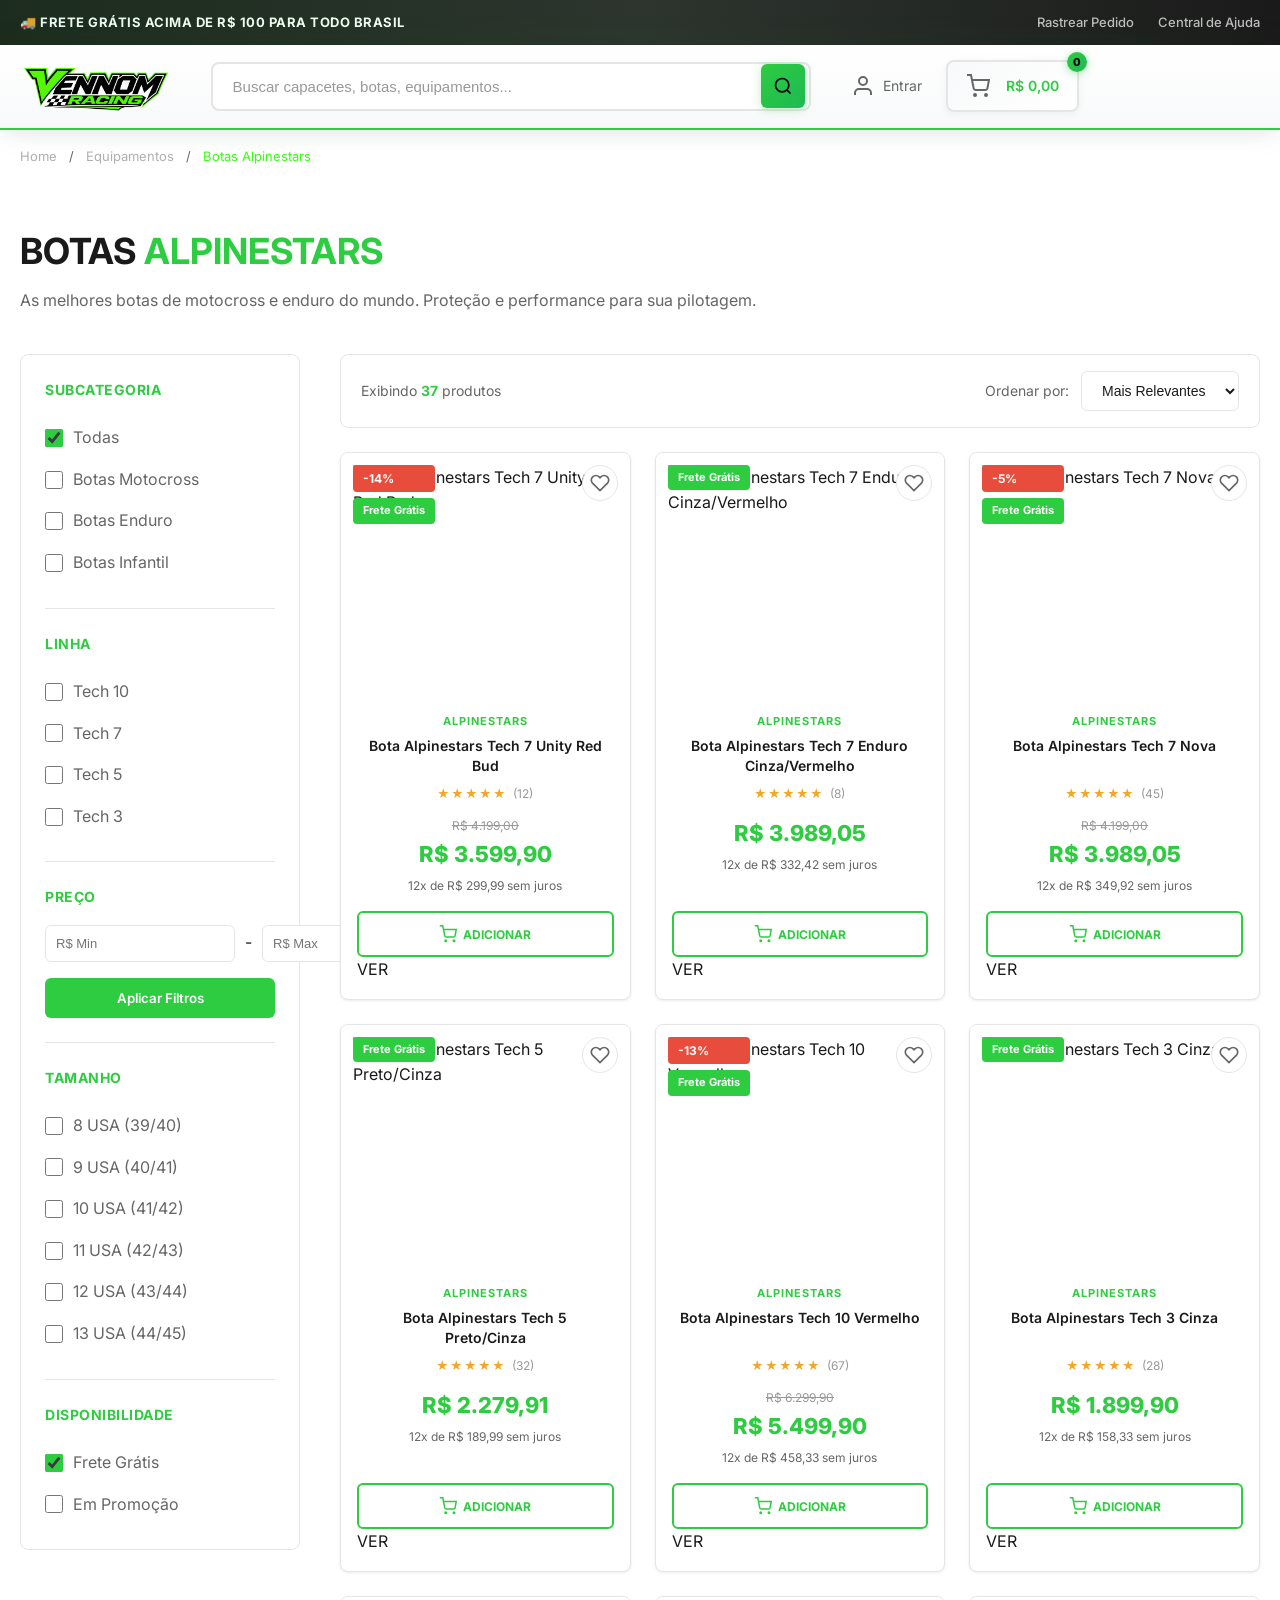
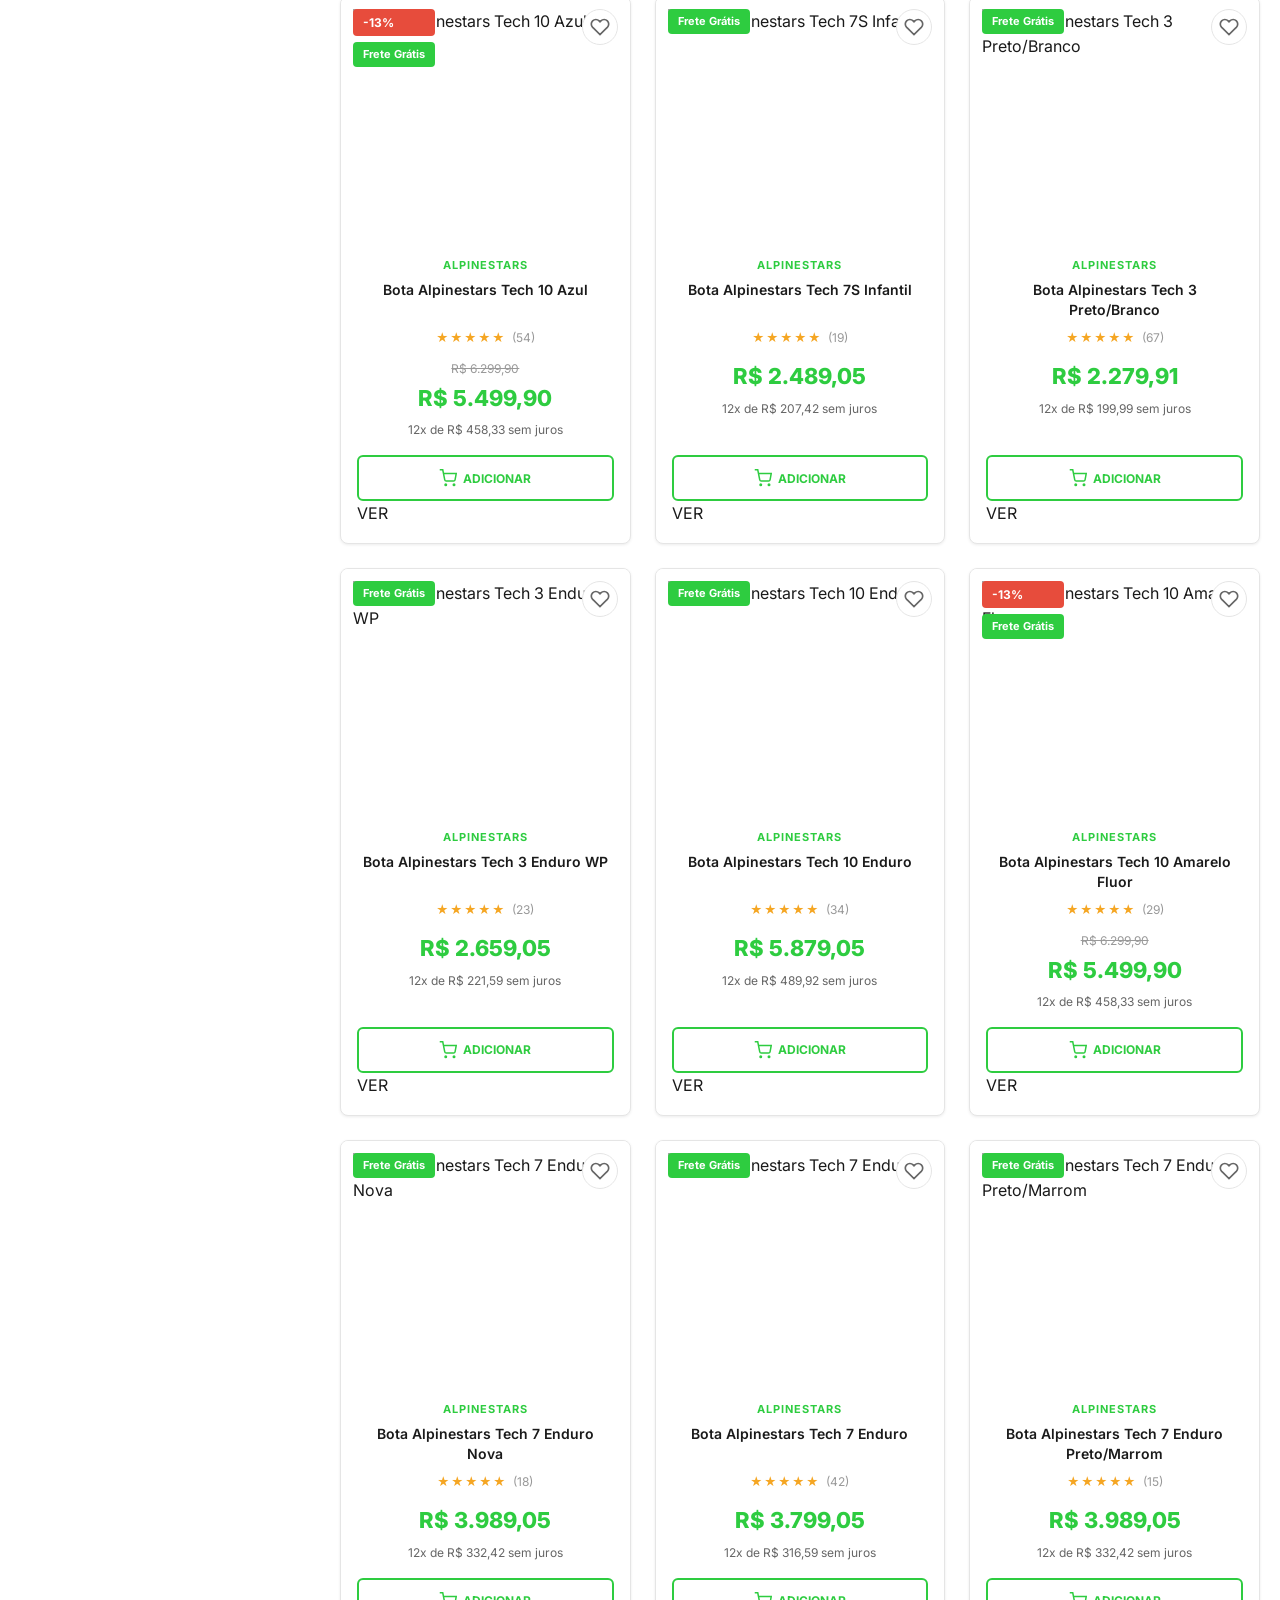
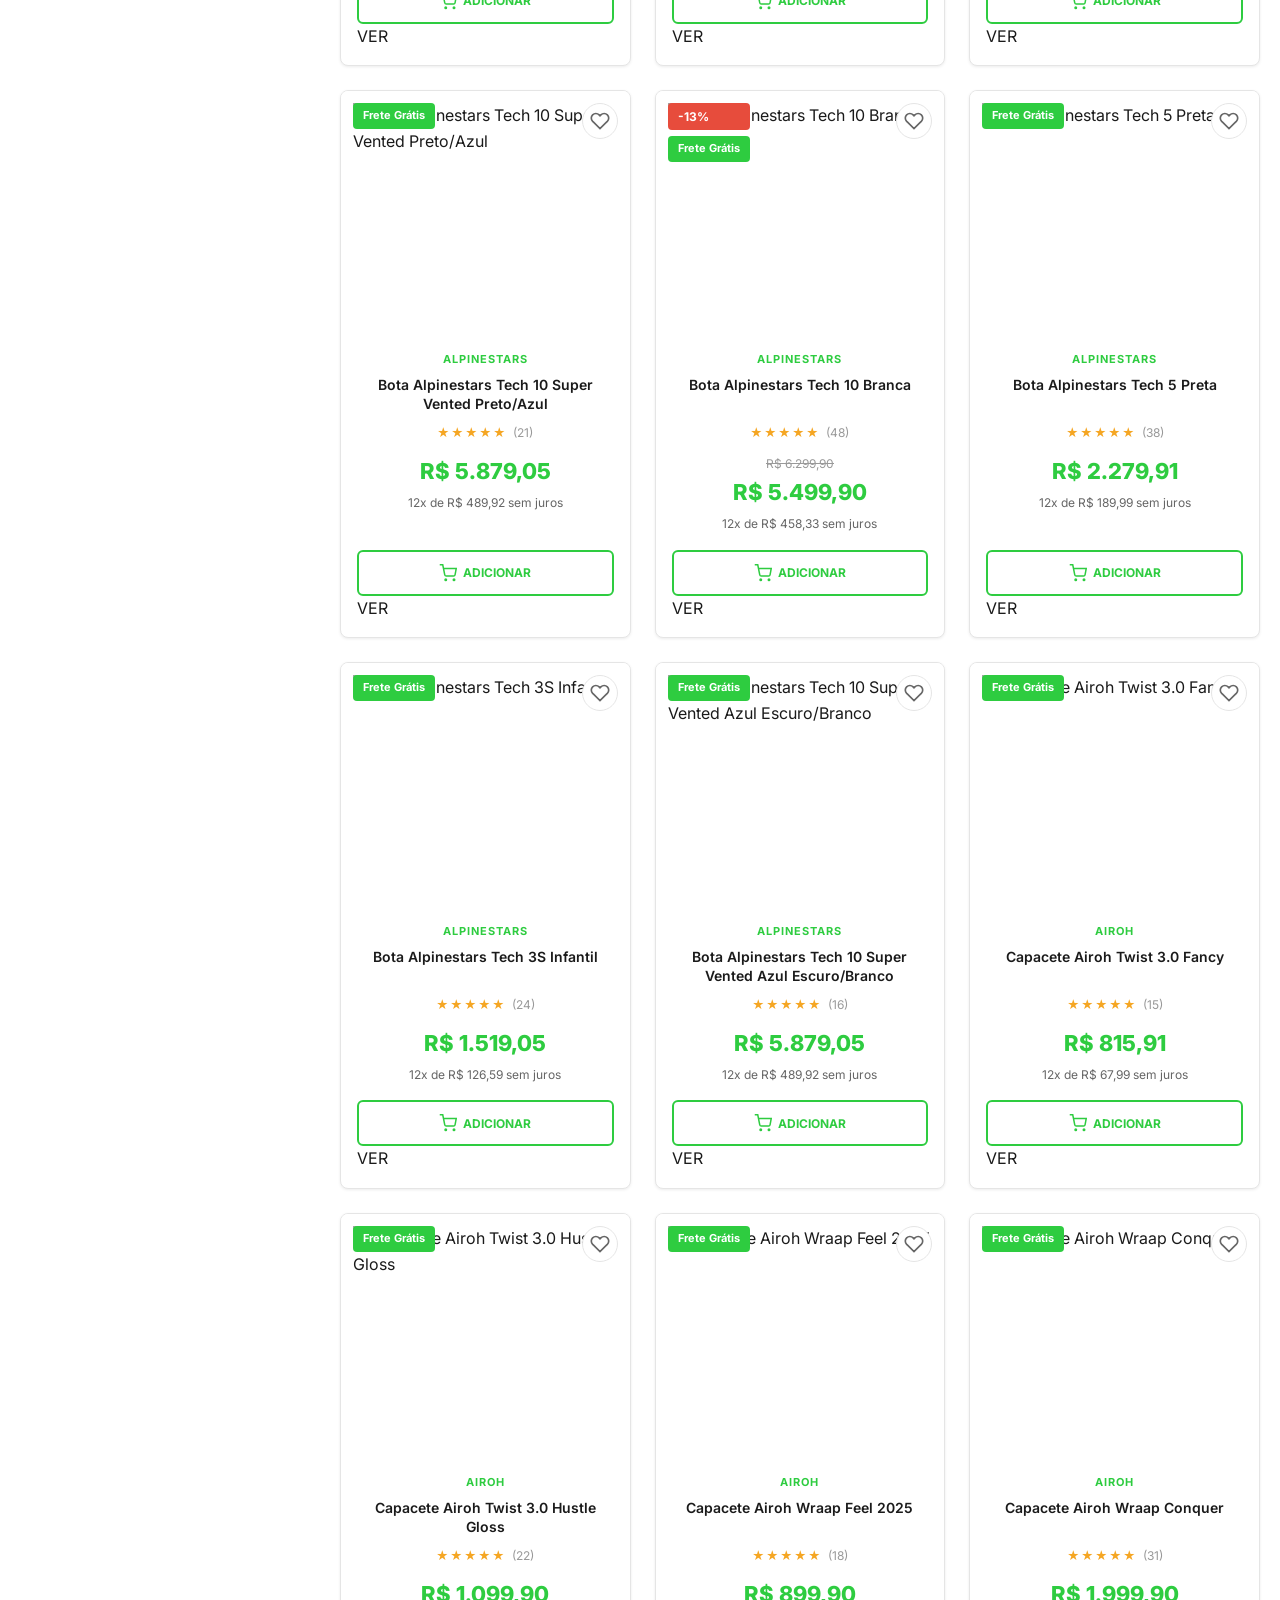
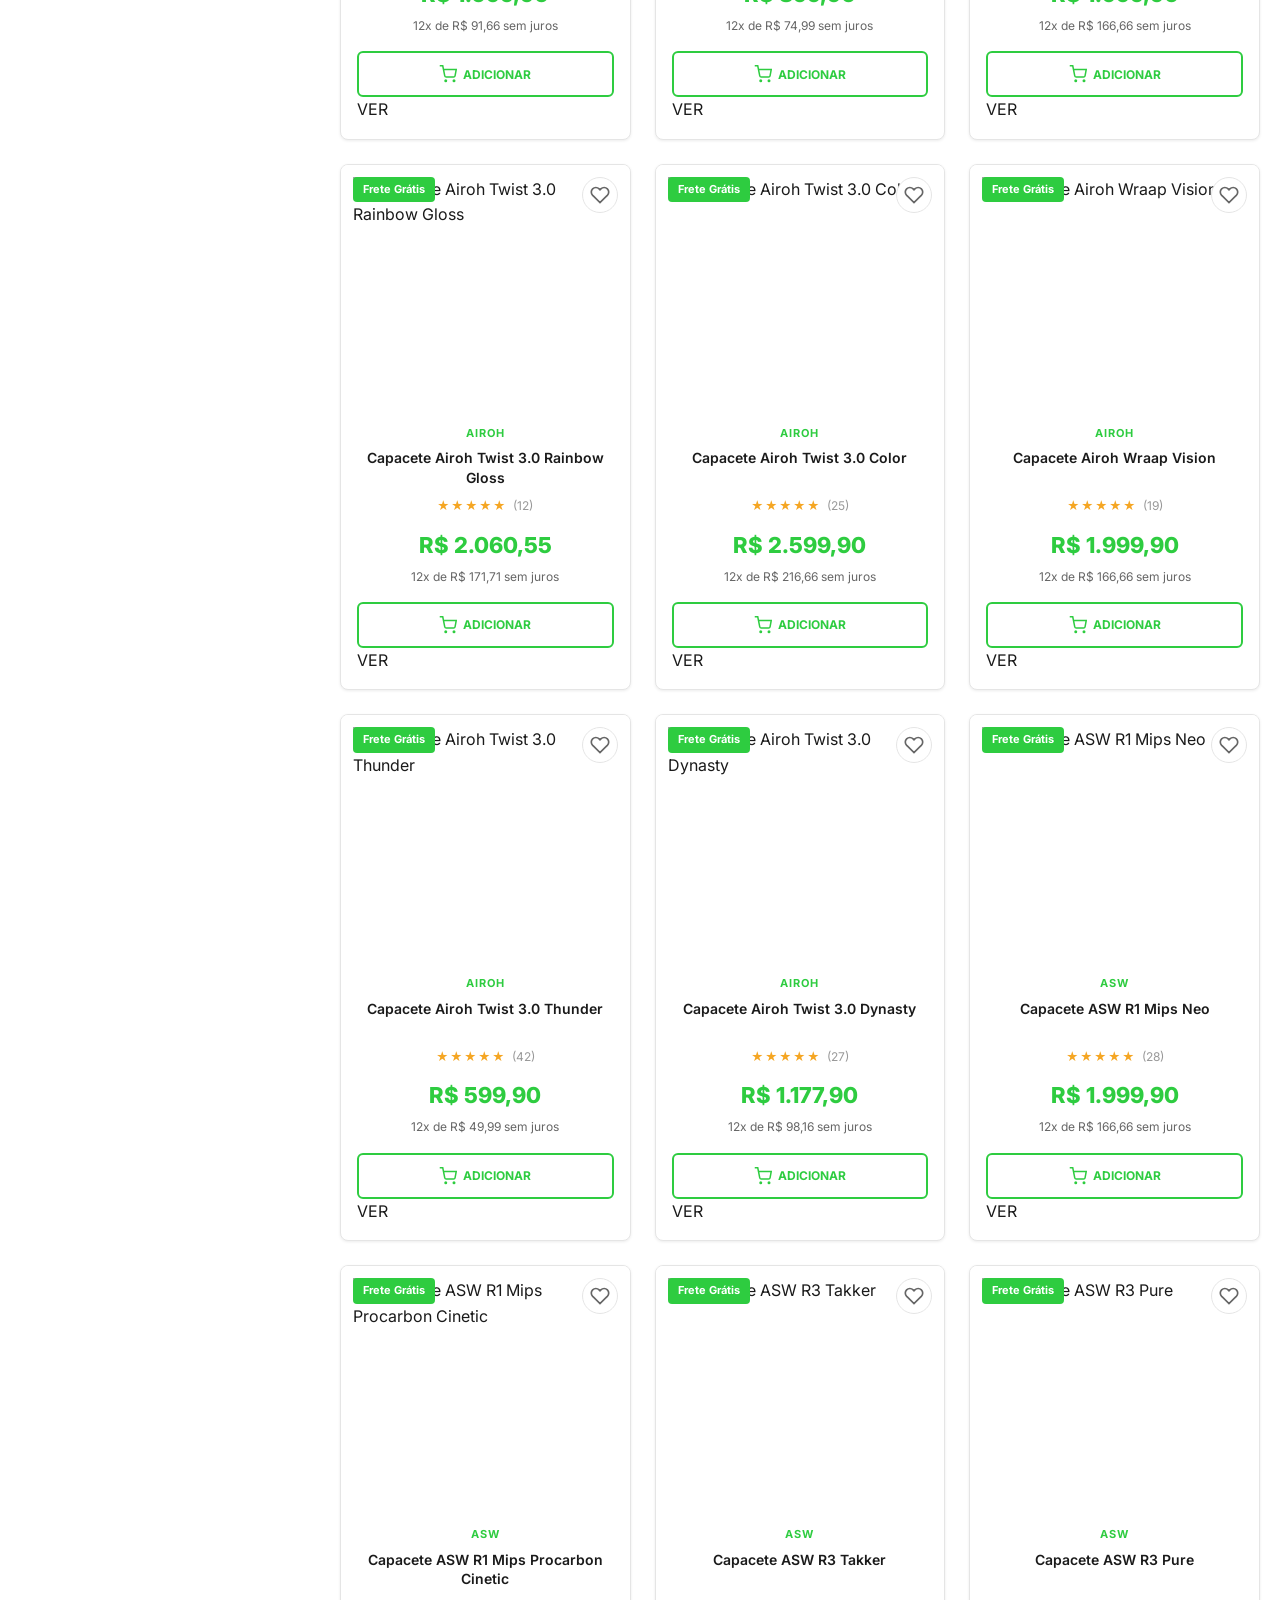
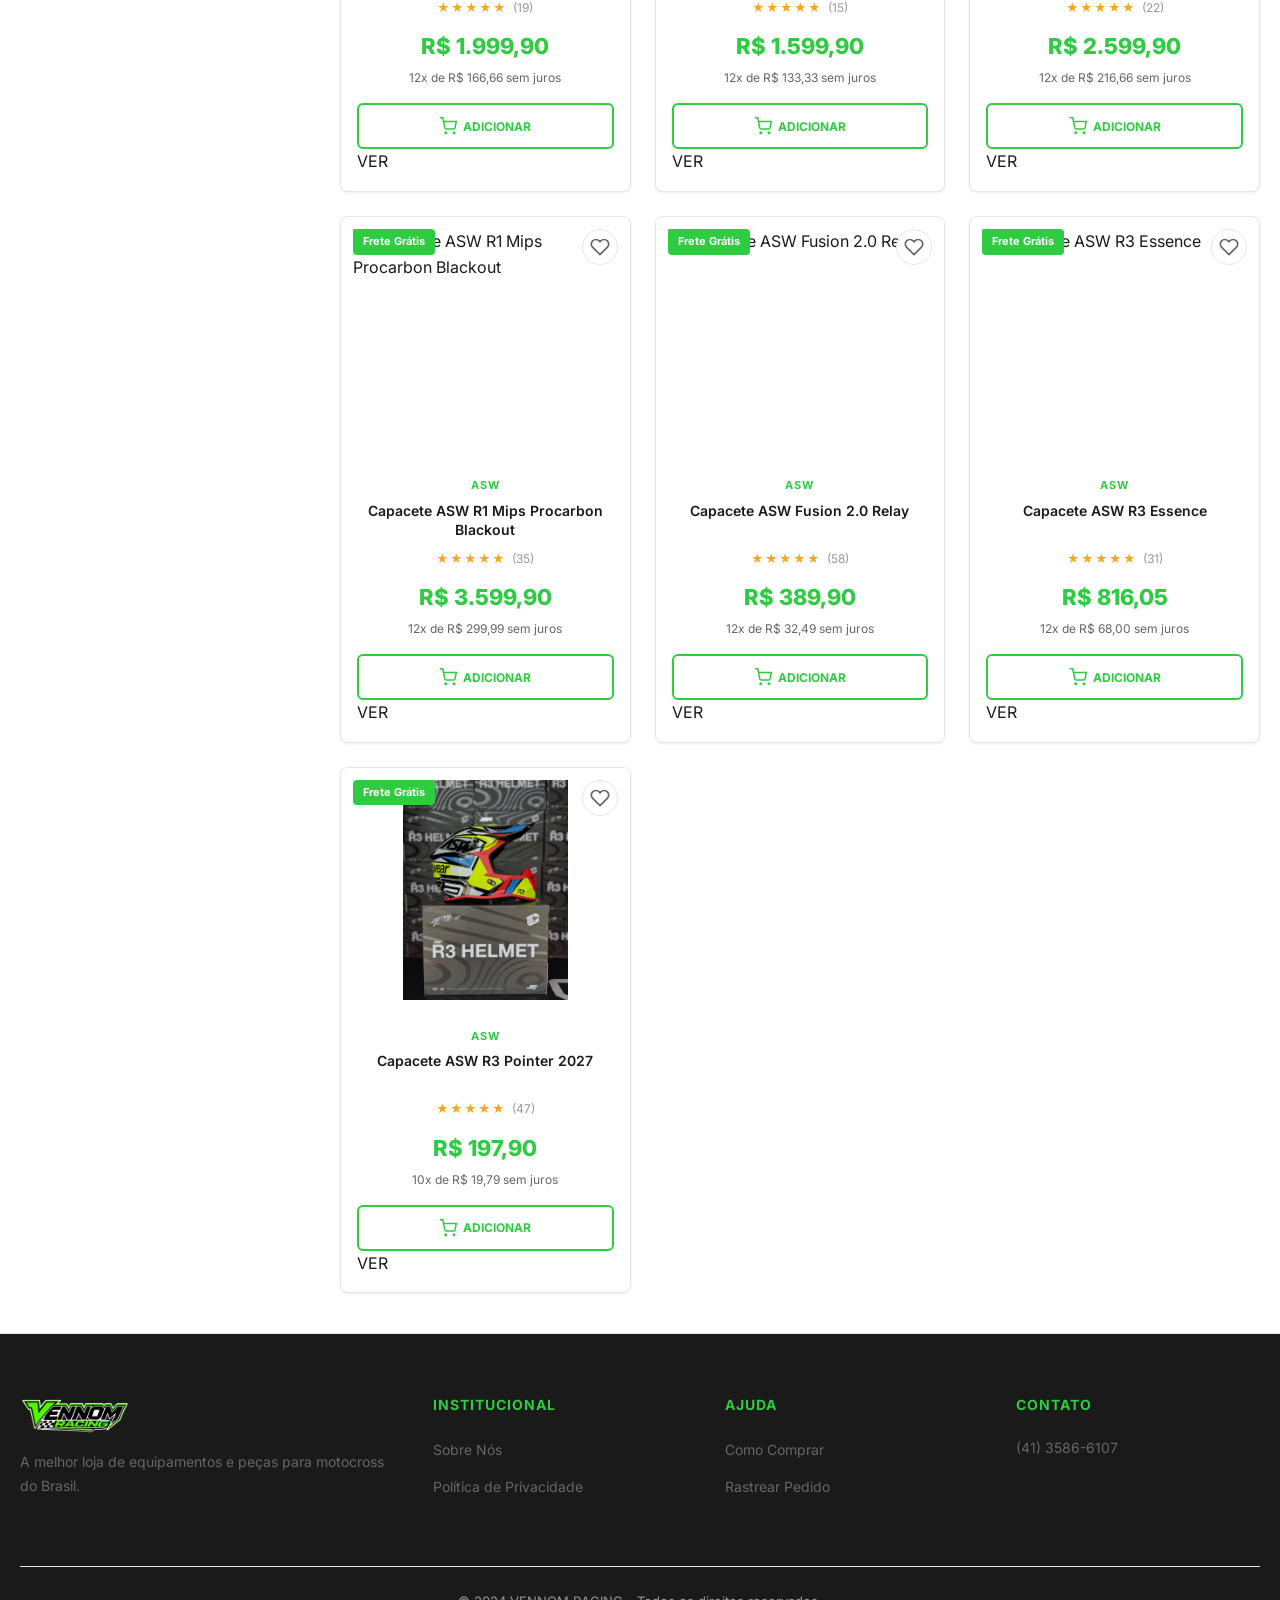
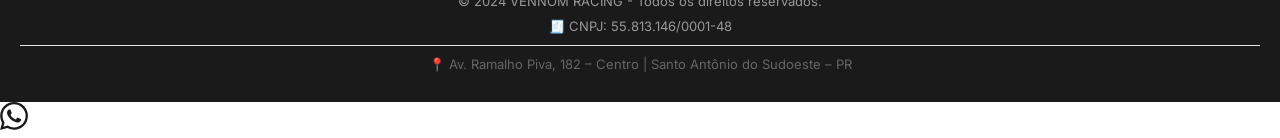
==== botas.html @ b7139f8f "Loja VENNOM RACING - E-commerce de Motocross - Página inicial com produtos em destaque - Página de p" ====
<!DOCTYPE html>
<html lang="pt-BR">
<head>
    <meta charset="UTF-8">
    <meta name="viewport" content="width=device-width, initial-scale=1.0">
    <title>Botas Alpinestars - VENNOM RACING</title>
    <link rel="preconnect" href="https://fonts.googleapis.com">
    <link rel="preconnect" href="https://fonts.gstatic.com" crossorigin>
    <link href="https://fonts.googleapis.com/css2?family=Russo+One&family=Inter:wght@400;500;600;700;800&display=swap" rel="stylesheet">
    <link rel="stylesheet" href="styles.css">
    <style>
        .category-page {
            padding: 40px 0;
        }

        .category-header {
            margin-bottom: 40px;
        }

        .category-header h1 {
            font-family: var(--font-display);
            font-size: 36px;
            margin-bottom: 8px;
        }

        .category-header p {
            color: var(--text-secondary);
            font-size: 16px;
        }

        .category-layout {
            display: grid;
            grid-template-columns: 280px 1fr;
            gap: 40px;
        }

        /* Filtros */
        .filters-sidebar {
            background: var(--bg-card);
            border: 1px solid var(--border-color);
            border-radius: var(--radius-lg);
            padding: 24px;
            height: fit-content;
            position: sticky;
            top: 100px;
        }

        .filter-group {
            margin-bottom: 24px;
            padding-bottom: 24px;
            border-bottom: 1px solid var(--border-color);
        }

        .filter-group:last-child {
            margin-bottom: 0;
            padding-bottom: 0;
            border-bottom: none;
        }

        .filter-group h4 {
            font-size: 14px;
            font-weight: 700;
            text-transform: uppercase;
            letter-spacing: 0.5px;
            margin-bottom: 16px;
            color: var(--primary);
        }

        .filter-option {
            display: flex;
            align-items: center;
            gap: 10px;
            padding: 8px 0;
            cursor: pointer;
            color: var(--text-secondary);
            transition: color 0.2s;
        }

        .filter-option:hover {
            color: var(--primary);
        }

        .filter-option input {
            width: 18px;
            height: 18px;
            accent-color: var(--primary);
        }

        .price-range {
            display: flex;
            gap: 10px;
            align-items: center;
        }

        .price-range input {
            flex: 1;
            padding: 10px;
            background: var(--bg-dark);
            border: 1px solid var(--border-color);
            border-radius: var(--radius-md);
            color: var(--text-primary);
            font-size: 13px;
        }

        .price-range input:focus {
            outline: none;
            border-color: var(--primary);
        }

        .btn-filter {
            width: 100%;
            padding: 12px;
            background: var(--primary);
            color: var(--bg-dark);
            font-weight: 600;
            border-radius: var(--radius-md);
            margin-top: 16px;
            transition: all 0.2s;
        }

        .btn-filter:hover {
            background: var(--primary-light);
        }

        /* Toolbar */
        .products-toolbar {
            display: flex;
            justify-content: space-between;
            align-items: center;
            margin-bottom: 24px;
            padding: 16px 20px;
            background: var(--bg-card);
            border: 1px solid var(--border-color);
            border-radius: var(--radius-lg);
        }

        .results-count {
            font-size: 14px;
            color: var(--text-secondary);
        }

        .results-count strong {
            color: var(--primary);
        }

        .sort-options {
            display: flex;
            align-items: center;
            gap: 12px;
        }

        .sort-options label {
            font-size: 14px;
            color: var(--text-secondary);
        }

        .sort-options select {
            padding: 10px 16px;
            background: var(--bg-dark);
            border: 1px solid var(--border-color);
            border-radius: var(--radius-md);
            color: var(--text-primary);
            font-size: 14px;
            cursor: pointer;
        }

        .sort-options select:focus {
            outline: none;
            border-color: var(--primary);
        }

        /* Grid de Produtos */
        .category-products {
            display: grid;
            grid-template-columns: repeat(3, 1fr);
            gap: 24px;
        }

        /* Responsivo */
        @media (max-width: 1200px) {
            .category-products {
                grid-template-columns: repeat(2, 1fr);
            }
        }

        @media (max-width: 992px) {
            .category-layout {
                grid-template-columns: 1fr;
            }

            .filters-sidebar {
                position: static;
            }
        }

        @media (max-width: 768px) {
            .category-products {
                grid-template-columns: 1fr;
            }

            .products-toolbar {
                flex-direction: column;
                gap: 12px;
            }
        }
    </style>
</head>
<body>
    <!-- Top Bar -->
    <div class="top-bar">
        <div class="container">
            <div class="top-bar-content">
                <span class="shipping-info">🚚 FRETE GRÁTIS acima de R$ 100 para todo Brasil</span>
                <div class="top-links">
                    <a href="#">Rastrear Pedido</a>
                    <a href="#">Central de Ajuda</a>
                </div>
            </div>
        </div>
    </div>

    <!-- Header -->
    <header class="header">
        <div class="container">
            <div class="header-content">
                <a href="index.html" class="logo">
                    <img src="assets/logo.png" alt="VENNOM RACING" class="logo-img">
                </a>
                <div class="search-container">
                    <input type="text" placeholder="Buscar capacetes, botas, equipamentos..." class="search-input">
                    <button class="search-btn">
                        <svg width="20" height="20" viewBox="0 0 24 24" fill="none" stroke="currentColor" stroke-width="2">
                            <circle cx="11" cy="11" r="8"/>
                            <path d="m21 21-4.35-4.35"/>
                        </svg>
                    </button>
                </div>
                <div class="header-actions">
                    <a href="#" class="header-action">
                        <svg width="24" height="24" viewBox="0 0 24 24" fill="none" stroke="currentColor" stroke-width="2">
                            <path d="M20 21v-2a4 4 0 0 0-4-4H8a4 4 0 0 0-4 4v2"/>
                            <circle cx="12" cy="7" r="4"/>
                        </svg>
                        <span>Entrar</span>
                    </a>
                    <a href="#" class="header-action cart">
                        <svg width="24" height="24" viewBox="0 0 24 24" fill="none" stroke="currentColor" stroke-width="2">
                            <circle cx="9" cy="21" r="1"/>
                            <circle cx="20" cy="21" r="1"/>
                            <path d="M1 1h4l2.68 13.39a2 2 0 0 0 2 1.61h9.72a2 2 0 0 0 2-1.61L23 6H6"/>
                        </svg>
                        <span class="badge cart-count">0</span>
                        <span class="cart-total">R$ 0,00</span>
                    </a>
                </div>
            </div>
        </div>
    </header>

    <!-- Breadcrumb -->
    <div class="container">
        <nav class="breadcrumb" style="padding: 16px 0; font-size: 13px; color: #666;">
            <a href="index.html" style="color: #b0b0b0;">Home</a>
            <span style="margin: 0 8px;">/</span>
            <a href="#" style="color: #b0b0b0;">Equipamentos</a>
            <span style="margin: 0 8px;">/</span>
            <span style="color: #39FF14;">Botas Alpinestars</span>
        </nav>
    </div>

    <!-- Página da Categoria -->
    <section class="category-page">
        <div class="container">
            <div class="category-header">
                <h1>BOTAS <span class="highlight-text">ALPINESTARS</span></h1>
                <p>As melhores botas de motocross e enduro do mundo. Proteção e performance para sua pilotagem.</p>
            </div>

            <div class="category-layout">
                <!-- Filtros -->
                <aside class="filters-sidebar">
                    <div class="filter-group">
                        <h4>Subcategoria</h4>
                        <label class="filter-option">
                            <input type="checkbox" checked> Todas
                        </label>
                        <label class="filter-option">
                            <input type="checkbox"> Botas Motocross
                        </label>
                        <label class="filter-option">
                            <input type="checkbox"> Botas Enduro
                        </label>
                        <label class="filter-option">
                            <input type="checkbox"> Botas Infantil
                        </label>
                    </div>

                    <div class="filter-group">
                        <h4>Linha</h4>
                        <label class="filter-option">
                            <input type="checkbox"> Tech 10
                        </label>
                        <label class="filter-option">
                            <input type="checkbox"> Tech 7
                        </label>
                        <label class="filter-option">
                            <input type="checkbox"> Tech 5
                        </label>
                        <label class="filter-option">
                            <input type="checkbox"> Tech 3
                        </label>
                    </div>

                    <div class="filter-group">
                        <h4>Preço</h4>
                        <div class="price-range">
                            <input type="text" placeholder="R$ Min">
                            <span>-</span>
                            <input type="text" placeholder="R$ Max">
                        </div>
                        <button class="btn-filter">Aplicar Filtros</button>
                    </div>

                    <div class="filter-group">
                        <h4>Tamanho</h4>
                        <label class="filter-option">
                            <input type="checkbox"> 8 USA (39/40)
                        </label>
                        <label class="filter-option">
                            <input type="checkbox"> 9 USA (40/41)
                        </label>
                        <label class="filter-option">
                            <input type="checkbox"> 10 USA (41/42)
                        </label>
                        <label class="filter-option">
                            <input type="checkbox"> 11 USA (42/43)
                        </label>
                        <label class="filter-option">
                            <input type="checkbox"> 12 USA (43/44)
                        </label>
                        <label class="filter-option">
                            <input type="checkbox"> 13 USA (44/45)
                        </label>
                    </div>

                    <div class="filter-group">
                        <h4>Disponibilidade</h4>
                        <label class="filter-option">
                            <input type="checkbox" checked> Frete Grátis
                        </label>
                        <label class="filter-option">
                            <input type="checkbox"> Em Promoção
                        </label>
                    </div>
                </aside>

                <!-- Produtos -->
                <div class="products-area">
                    <div class="products-toolbar">
                        <span class="results-count">Exibindo <strong id="product-count">20</strong> produtos</span>
                        <div class="sort-options">
                            <label>Ordenar por:</label>
                            <select id="sort-select">
                                <option value="featured">Mais Relevantes</option>
                                <option value="price-asc">Menor Preço</option>
                                <option value="price-desc">Maior Preço</option>
                                <option value="name">Nome A-Z</option>
                                <option value="discount">Maior Desconto</option>
                            </select>
                        </div>
                    </div>

                    <div class="category-products" id="products-grid">
                        <!-- Produtos via JS -->
                    </div>
                </div>
            </div>
        </div>
    </section>

    <!-- Footer -->
    <footer class="footer">
        <div class="container">
            <div class="footer-grid">
                <div class="footer-col">
                    <img src="assets/logo.png" alt="VENNOM RACING" class="footer-logo">
                    <p>A melhor loja de equipamentos e peças para motocross do Brasil.</p>
                </div>
                <div class="footer-col">
                    <h4>Institucional</h4>
                    <ul>
                        <li><a href="#">Sobre Nós</a></li>
                        <li><a href="#">Política de Privacidade</a></li>
                    </ul>
                </div>
                <div class="footer-col">
                    <h4>Ajuda</h4>
                    <ul>
                        <li><a href="#">Como Comprar</a></li>
                        <li><a href="#">Rastrear Pedido</a></li>
                    </ul>
                </div>
                <div class="footer-col">
                    <h4>Contato</h4>
                    <ul class="contact-info">
                        <li>(41) 3586-6107</li>
                    </ul>
                </div>
            </div>
            <div class="copyright">
                <p>&copy; 2024 VENNOM RACING - Todos os direitos reservados.</p>
                <p>🧾 CNPJ: 55.813.146/0001-48</p>
                <p class="store-address">📍 Av. Ramalho Piva, 182 – Centro | Santo Antônio do Sudoeste – PR</p>
            </div>
        </div>
    </footer>

    <!-- WhatsApp -->
    <a href="https://wa.me/5541999999999" class="whatsapp-float" target="_blank">
        <svg width="28" height="28" viewBox="0 0 24 24" fill="currentColor">
            <path d="M17.472 14.382c-.297-.149-1.758-.867-2.03-.967-.273-.099-.471-.148-.67.15-.197.297-.767.966-.94 1.164-.173.199-.347.223-.644.075-.297-.15-1.255-.463-2.39-1.475-.883-.788-1.48-1.761-1.653-2.059-.173-.297-.018-.458.13-.606.134-.133.298-.347.446-.52.149-.174.198-.298.298-.497.099-.198.05-.371-.025-.52-.075-.149-.669-1.612-.916-2.207-.242-.579-.487-.5-.669-.51-.173-.008-.371-.01-.57-.01-.198 0-.52.074-.792.372-.272.297-1.04 1.016-1.04 2.479 0 1.462 1.065 2.875 1.213 3.074.149.198 2.096 3.2 5.077 4.487.709.306 1.262.489 1.694.625.712.227 1.36.195 1.871.118.571-.085 1.758-.719 2.006-1.413.248-.694.248-1.289.173-1.413-.074-.124-.272-.198-.57-.347m-5.421 7.403h-.004a9.87 9.87 0 01-5.031-1.378l-.361-.214-3.741.982.998-3.648-.235-.374a9.86 9.86 0 01-1.51-5.26c.001-5.45 4.436-9.884 9.888-9.884 2.64 0 5.122 1.03 6.988 2.898a9.825 9.825 0 012.893 6.994c-.003 5.45-4.437 9.884-9.885 9.884m8.413-18.297A11.815 11.815 0 0012.05 0C5.495 0 .16 5.335.157 11.892c0 2.096.547 4.142 1.588 5.945L.057 24l6.305-1.654a11.882 11.882 0 005.683 1.448h.005c6.554 0 11.89-5.335 11.893-11.893a11.821 11.821 0 00-3.48-8.413z"/>
        </svg>
    </a>

    <script src="js/products.js"></script>
    <script src="script.js"></script>
    <script>
        document.addEventListener('DOMContentLoaded', function() {
            renderProducts();

            document.getElementById('sort-select').addEventListener('change', function() {
                renderProducts(this.value);
            });
        });

        function renderProducts(sortBy = 'featured') {
            let products = [...PRODUCTS];

            // Ordenar
            switch(sortBy) {
                case 'price-asc':
                    products.sort((a, b) => a.price - b.price);
                    break;
                case 'price-desc':
                    products.sort((a, b) => b.price - a.price);
                    break;
                case 'name':
                    products.sort((a, b) => a.name.localeCompare(b.name));
                    break;
                case 'discount':
                    products.sort((a, b) => b.discount - a.discount);
                    break;
            }

            document.getElementById('product-count').textContent = products.length;

            const container = document.getElementById('products-grid');
            container.innerHTML = products.map(p => `
                <div class="product-card">
                    <div class="product-badges">
                        ${p.discount > 0 ? `<span class="badge-sale">-${p.discount}%</span>` : ''}
                        ${p.freeShipping ? `<span class="badge-free-shipping">Frete Grátis</span>` : ''}
                    </div>
                    <button class="btn-wishlist">
                        <svg width="20" height="20" viewBox="0 0 24 24" fill="none" stroke="currentColor" stroke-width="2">
                            <path d="M20.84 4.61a5.5 5.5 0 0 0-7.78 0L12 5.67l-1.06-1.06a5.5 5.5 0 0 0-7.78 7.78l1.06 1.06L12 21.23l7.78-7.78 1.06-1.06a5.5 5.5 0 0 0 0-7.78z"/>
                        </svg>
                    </button>
                    <a href="produto.html?p=${p.slug}" class="product-image">
                        <img src="${p.images[0]}" alt="${p.name}">
                    </a>
                    <div class="product-info">
                        <span class="product-brand">${p.brand}</span>
                        <h3 class="product-name">${p.name}</h3>
                        <div class="product-rating">
                            <span class="stars">★★★★★</span>
                            <span class="rating-count">(${p.reviews})</span>
                        </div>
                        <div class="product-prices">
                            ${p.priceOld ? `<span class="price-old">${formatPrice(p.priceOld)}</span>` : ''}
                            <span class="price-current">${formatPrice(p.price)}</span>
                        </div>
                        <span class="price-installments">${p.installments} sem juros</span>
                    </div>
                    <div class="product-actions">
                        <button class="btn-add-cart">
                            <svg width="18" height="18" viewBox="0 0 24 24" fill="none" stroke="currentColor" stroke-width="2">
                                <circle cx="9" cy="21" r="1"/>
                                <circle cx="20" cy="21" r="1"/>
                                <path d="M1 1h4l2.68 13.39a2 2 0 0 0 2 1.61h9.72a2 2 0 0 0 2-1.61L23 6H6"/>
                            </svg>
                            ADICIONAR
                        </button>
                        <a href="produto.html?p=${p.slug}" class="btn-quick-buy">VER</a>
                    </div>
                </div>
            `).join('');
        }
    </script>
</body>
</html>
---- styles.css ----
/* =============================================
   VENNOM RACING - Loja de Motocross
   Design Profissional - Tema Claro
   ============================================= */

/* CSS Variables - Design Profissional */
:root {
    /* Cores Principais - Verde */
    --primary: #2ECC40;
    --primary-dark: #27AE36;
    --primary-light: #4CD964;
    --primary-subtle: rgba(46, 204, 64, 0.08);

    /* Cores de Fundo - Tema Claro */
    --bg-dark: #ffffff;
    --bg-darker: #f8f9fa;
    --bg-card: #ffffff;
    --bg-card-hover: #f5f5f5;
    --bg-elevated: #ffffff;

    /* Cores de Texto */
    --text-primary: #1a1a1a;
    --text-secondary: #666666;
    --text-muted: #999999;

    /* Cores de Estado */
    --success: #2ECC40;
    --warning: #F5A623;
    --danger: #E74C3C;
    --info: #3498DB;

    /* Bordas */
    --border-color: #e5e5e5;
    --border-light: #f0f0f0;

    /* Sombras */
    --shadow-sm: 0 1px 3px rgba(0, 0, 0, 0.08);
    --shadow-md: 0 4px 12px rgba(0, 0, 0, 0.1);
    --shadow-lg: 0 8px 24px rgba(0, 0, 0, 0.12);

    /* Tipografia */
    --font-main: 'Inter', -apple-system, BlinkMacSystemFont, 'Segoe UI', sans-serif;
    --font-display: 'Inter', sans-serif;

    /* Espaçamentos */
    --container-width: 1280px;
    --header-height: 64px;
    --nav-height: 48px;

    /* Transições */
    --transition-fast: 0.15s ease;
    --transition-normal: 0.2s ease;

    /* Border Radius */
    --radius-sm: 4px;
    --radius-md: 6px;
    --radius-lg: 8px;
}

/* Reset & Base */
*, *::before, *::after {
    margin: 0;
    padding: 0;
    box-sizing: border-box;
}

html {
    scroll-behavior: smooth;
}

body {
    font-family: var(--font-main);
    background-color: var(--bg-dark);
    color: var(--text-primary);
    line-height: 1.6;
    -webkit-font-smoothing: antialiased;
    -moz-osx-font-smoothing: grayscale;
}

a {
    text-decoration: none;
    color: inherit;
    transition: color var(--transition-fast);
}

img {
    max-width: 100%;
    height: auto;
    display: block;
}

button {
    cursor: pointer;
    border: none;
    background: none;
    font-family: inherit;
}

ul, ol {
    list-style: none;
}

/* Container */
.container {
    max-width: var(--container-width);
    margin: 0 auto;
    padding: 0 20px;
}

/* Highlight Text */
.highlight-text {
    color: var(--primary);
}

/* =============================================
   TOP BAR
   ============================================= */
.top-bar {
    background: linear-gradient(90deg, #1a1a1a 0%, #2d2d2d 50%, #1a1a1a 100%);
    border-bottom: none;
    padding: 12px 0;
    font-size: 13px;
    position: relative;
    overflow: hidden;
}

.top-bar::before {
    content: '';
    position: absolute;
    top: 0;
    left: -100%;
    width: 200%;
    height: 100%;
    background: linear-gradient(90deg, transparent, rgba(46, 204, 64, 0.1), transparent);
    animation: shine-bar 3s infinite;
}

@keyframes shine-bar {
    0% { transform: translateX(-50%); }
    100% { transform: translateX(50%); }
}

.top-bar-content {
    display: flex;
    justify-content: space-between;
    align-items: center;
}

.shipping-info {
    color: #fff;
    font-weight: 700;
    display: flex;
    align-items: center;
    gap: 10px;
    text-transform: uppercase;
    letter-spacing: 0.5px;
}

.shipping-info .truck-icon {
    font-size: 18px;
    filter: drop-shadow(0 0 8px rgba(46, 204, 64, 0.6));
    animation: drive-truck 1.5s ease-in-out infinite;
}

@keyframes drive-truck {
    0%, 100% { transform: translateX(0); }
    25% { transform: translateX(3px); }
    75% { transform: translateX(-3px); }
}

.shipping-info strong {
    color: var(--primary);
    font-size: 15px;
    text-shadow: 0 0 10px rgba(46, 204, 64, 0.5);
}

.top-links {
    display: flex;
    gap: 24px;
}

.top-links a {
    color: rgba(255, 255, 255, 0.7);
    transition: all 0.3s ease;
    font-weight: 500;
    position: relative;
}

.top-links a::after {
    content: '';
    position: absolute;
    bottom: -2px;
    left: 0;
    width: 0;
    height: 1px;
    background: var(--primary);
    transition: width 0.3s ease;
}

.top-links a:hover {
    color: var(--primary);
}

.top-links a:hover::after {
    width: 100%;
}

/* =============================================
   HEADER
   ============================================= */
.header {
    background: linear-gradient(180deg, #ffffff 0%, #f8f9fa 100%);
    padding: 14px 0;
    position: sticky;
    top: 0;
    z-index: 1000;
    border-bottom: 2px solid var(--primary);
    box-shadow: 0 4px 20px rgba(0, 0, 0, 0.08), 0 0 40px rgba(46, 204, 64, 0.05);
}

.header-content {
    display: flex;
    align-items: center;
    gap: 40px;
}

/* Logo */
.logo {
    flex-shrink: 0;
    display: flex;
    align-items: center;
}

.logo-img {
    height: 55px;
    width: auto;
    max-width: 200px;
    object-fit: contain;
}

/* Search Container */
.search-container {
    flex: 1;
    max-width: 600px;
    position: relative;
}

.search-input {
    width: 100%;
    padding: 14px 50px 14px 20px;
    background: var(--bg-card);
    border: 2px solid var(--border-color);
    border-radius: var(--radius-lg);
    color: var(--text-primary);
    font-size: 15px;
    transition: all var(--transition-fast);
}

.search-input::placeholder {
    color: var(--text-muted);
}

.search-input:focus {
    outline: none;
    border-color: var(--primary);
}

.search-btn {
    position: absolute;
    right: 6px;
    top: 50%;
    transform: translateY(-50%);
    width: 44px;
    height: 44px;
    background: linear-gradient(135deg, var(--primary) 0%, #1db954 100%);
    border-radius: var(--radius-md);
    display: flex;
    align-items: center;
    justify-content: center;
    color: #000;
    transition: all 0.3s ease;
    box-shadow: 0 2px 10px rgba(46, 204, 64, 0.3);
}

.search-btn:hover {
    background: linear-gradient(135deg, #1db954 0%, var(--primary) 100%);
    transform: translateY(-50%) scale(1.05);
    box-shadow: 0 4px 15px rgba(46, 204, 64, 0.4);
}

/* Header Actions */
.header-actions {
    display: flex;
    align-items: center;
    gap: 24px;
}

.header-action {
    display: flex;
    align-items: center;
    gap: 8px;
    color: var(--text-secondary);
    font-size: 14px;
    position: relative;
    transition: color var(--transition-fast);
}

.header-action:hover {
    color: var(--primary);
}

.header-action svg {
    stroke: currentColor;
}

.header-action .badge {
    position: absolute;
    top: -10px;
    right: -10px;
    background: linear-gradient(135deg, var(--primary) 0%, #1db954 100%);
    color: #000;
    font-size: 11px;
    font-weight: 800;
    min-width: 20px;
    height: 20px;
    border-radius: 50%;
    display: flex;
    align-items: center;
    justify-content: center;
    box-shadow: 0 2px 8px rgba(46, 204, 64, 0.4);
    animation: pulse-badge 2s infinite;
}

@keyframes pulse-badge {
    0%, 100% { transform: scale(1); }
    50% { transform: scale(1.1); }
}

.header-action.cart {
    background: linear-gradient(135deg, #f8f9fa 0%, #fff 100%);
    padding: 12px 18px;
    border-radius: var(--radius-lg);
    border: 2px solid var(--border-color);
    box-shadow: 0 2px 10px rgba(0, 0, 0, 0.05);
    transition: all 0.3s ease;
}

.header-action.cart:hover {
    border-color: var(--primary);
    box-shadow: 0 4px 15px rgba(46, 204, 64, 0.2);
    transform: translateY(-2px);
}

.header-action.cart:hover {
    border-color: var(--primary);
}

.cart-total {
    font-weight: 600;
    color: var(--primary);
    margin-left: 8px;
}

/* =============================================
   NAVIGATION
   ============================================= */
.main-nav {
    background: var(--bg-card);
    border-bottom: 1px solid var(--border-color);
}

.nav-list {
    display: flex;
    align-items: center;
    gap: 0;
}

.nav-item > a {
    display: flex;
    align-items: center;
    gap: 8px;
    padding: 14px 20px;
    font-size: 14px;
    font-weight: 600;
    text-transform: uppercase;
    letter-spacing: 0.5px;
    color: var(--text-secondary);
    transition: all var(--transition-fast);
    border-bottom: 2px solid transparent;
}

.nav-item > a:hover,
.nav-item.active > a {
    color: var(--primary);
    background: rgba(57, 255, 20, 0.05);
    border-bottom-color: var(--primary);
}

.nav-item.highlight > a {
    color: var(--primary);
    font-weight: 600;
}

/* Dropdown Menu */
.nav-item.has-dropdown {
    position: relative;
}

.dropdown-menu {
    position: absolute;
    top: 100%;
    left: 0;
    background: var(--bg-elevated);
    border: 1px solid var(--border-color);
    border-radius: 0 0 var(--radius-lg) var(--radius-lg);
    padding: 24px;
    display: none;
    gap: 32px;
    min-width: 600px;
    box-shadow: var(--shadow-lg);
    z-index: 100;
}

.nav-item.has-dropdown:hover .dropdown-menu {
    display: flex;
}

.dropdown-column h4 {
    color: var(--primary);
    font-size: 14px;
    font-weight: 700;
    text-transform: uppercase;
    margin-bottom: 12px;
    padding-bottom: 8px;
    border-bottom: 1px solid var(--border-color);
}

.dropdown-column a {
    display: block;
    padding: 8px 0;
    color: var(--text-secondary);
    font-size: 14px;
    transition: all var(--transition-fast);
}

.dropdown-column a:hover {
    color: var(--primary);
    padding-left: 8px;
}

/* =============================================
   HERO SLIDER
   ============================================= */
.hero-slider {
    background: var(--bg-darker);
    position: relative;
    overflow: hidden;
}

.slider-container {
    position: relative;
    max-width: 100%;
}

.slides {
    position: relative;
}

.slide {
    display: none;
    animation: fadeIn 0.5s ease;
}

.slide.active {
    display: block;
}

/* Altura responsiva do slider */
@media (min-width: 769px) {
    .hero-slider {
        max-height: 500px;
    }
    .slide-banner-full img {
        max-height: 500px;
    }
}

@media (max-width: 768px) {
    .hero-slider {
        max-height: 200px;
    }
    .slide-banner-full img {
        max-height: 200px;
    }
    .slider-btn {
        width: 36px;
        height: 36px;
    }
    .slider-btn svg {
        width: 18px;
        height: 18px;
    }
}

@media (max-width: 480px) {
    .hero-slider {
        max-height: 150px;
    }
    .slide-banner-full img {
        max-height: 150px;
    }
    .slider-btn {
        width: 30px;
        height: 30px;
    }
    .slider-dots {
        bottom: 8px;
    }
    .dot {
        width: 8px;
        height: 8px;
    }
}

@keyframes fadeIn {
    from { opacity: 0; }
    to { opacity: 1; }
}

.slide-content {
    display: flex;
    align-items: center;
    justify-content: space-between;
    padding: 60px 80px;
    min-height: 400px;
}

.slide-text {
    max-width: 500px;
}

.slide-tag {
    display: inline-block;
    background: var(--primary);
    color: var(--bg-dark);
    padding: 6px 16px;
    font-size: 12px;
    font-weight: 700;
    text-transform: uppercase;
    letter-spacing: 1px;
    border-radius: var(--radius-sm);
    margin-bottom: 16px;
}

.slide-text h1 {
    font-family: var(--font-display);
    font-size: 48px;
    line-height: 1.1;
    margin-bottom: 16px;
    text-transform: uppercase;
}

.slide-text p {
    font-size: 18px;
    color: var(--text-secondary);
    margin-bottom: 24px;
}

.slide-image {
    flex: 1;
    display: flex;
    justify-content: center;
    align-items: center;
}

.slide-image img {
    width: 100%;
    max-width: 600px;
    height: auto;
    border-radius: var(--radius-lg);
    box-shadow: 0 20px 60px rgba(0, 0, 0, 0.5);
    transition: transform var(--transition-normal);
}

.slide:hover .slide-image img {
    transform: scale(1.02);
}

/* Banner Full Width no Slider */
.slide-banner-full {
    display: block;
    width: 100%;
    height: 100%;
}

.slide-banner-full img {
    width: 100%;
    height: 100%;
    object-fit: cover;
    object-position: center;
}

.placeholder-banner {
    width: 100%;
    max-width: 500px;
    height: 300px;
    background: linear-gradient(135deg, var(--bg-card) 0%, var(--bg-elevated) 100%);
    border: 2px dashed var(--border-light);
    border-radius: var(--radius-lg);
    display: flex;
    align-items: center;
    justify-content: center;
    color: var(--text-muted);
    font-size: 14px;
    text-transform: uppercase;
    letter-spacing: 2px;
}

.placeholder-banner.large {
    max-width: 600px;
    height: 400px;
}

/* Slider Controls */
.slider-btn {
    position: absolute;
    top: 50%;
    transform: translateY(-50%);
    width: 50px;
    height: 50px;
    background: var(--bg-card);
    border: 2px solid var(--border-color);
    border-radius: 50%;
    display: flex;
    align-items: center;
    justify-content: center;
    color: var(--text-primary);
    z-index: 10;
    transition: all var(--transition-fast);
}

.slider-btn:hover {
    background: var(--primary);
    border-color: var(--primary);
    color: var(--bg-dark);
}

.slider-btn.prev { left: 20px; }
.slider-btn.next { right: 20px; }

.slider-dots {
    display: flex;
    justify-content: center;
    gap: 12px;
    padding: 20px 0;
}

.dot {
    width: 12px;
    height: 12px;
    background: var(--border-light);
    border-radius: 50%;
    cursor: pointer;
    transition: all var(--transition-fast);
}

.dot:hover {
    background: var(--text-secondary);
}

.dot.active {
    background: var(--primary);
}

/* =============================================
   BUTTONS
   ============================================= */
.btn-primary {
    display: inline-flex;
    align-items: center;
    justify-content: center;
    gap: 8px;
    padding: 12px 28px;
    background: var(--primary);
    color: var(--bg-dark);
    font-size: 13px;
    font-weight: 600;
    text-transform: uppercase;
    letter-spacing: 0.5px;
    border-radius: var(--radius-md);
    transition: background 0.2s ease, transform 0.15s ease;
    border: none;
}

.btn-primary:hover {
    background: var(--primary-dark);
    transform: translateY(-1px);
}

.btn-large {
    padding: 18px 40px;
    font-size: 16px;
}

/* =============================================
   MINI BANNERS
   ============================================= */
.mini-banners {
    padding: 40px 0;
}

.mini-banners-grid {
    display: grid;
    grid-template-columns: repeat(2, 1fr);
    gap: 24px;
}

.mini-banner {
    display: flex;
    align-items: center;
    justify-content: space-between;
    background: linear-gradient(135deg, var(--bg-card) 0%, var(--bg-elevated) 100%);
    border: 1px solid var(--border-color);
    border-radius: var(--radius-lg);
    padding: 24px 32px;
    transition: all var(--transition-normal);
    overflow: hidden;
    position: relative;
}

.mini-banner::before {
    content: '';
    position: absolute;
    top: 0;
    left: 0;
    width: 4px;
    height: 100%;
    background: var(--primary);
}

.mini-banner:hover {
    transform: translateY(-2px);
    box-shadow: 0 6px 20px rgba(0, 0, 0, 0.25);
}

.mini-banner-content {
    flex: 1;
}

.mini-tag {
    display: inline-block;
    background: var(--primary);
    color: var(--bg-dark);
    padding: 4px 10px;
    font-size: 10px;
    font-weight: 700;
    text-transform: uppercase;
    letter-spacing: 1px;
    border-radius: var(--radius-sm);
    margin-bottom: 8px;
}

.mini-banner h3 {
    font-family: var(--font-display);
    font-size: 20px;
    margin-bottom: 4px;
}

.mini-banner p {
    color: var(--text-secondary);
    font-size: 14px;
    margin-bottom: 8px;
}

.mini-banner p strong {
    color: var(--primary);
    font-size: 18px;
}

.mini-cta {
    color: var(--primary);
    font-size: 13px;
    font-weight: 600;
}

.mini-banner-placeholder {
    width: 120px;
    height: 80px;
    background: var(--bg-dark);
    border: 1px dashed var(--border-light);
    border-radius: var(--radius-md);
    display: flex;
    align-items: center;
    justify-content: center;
    color: var(--text-muted);
    font-size: 12px;
}

/* =============================================
   SECTIONS
   ============================================= */
.section-header {
    display: flex;
    align-items: center;
    justify-content: space-between;
    margin-bottom: 32px;
}

.section-header-left {
    display: flex;
    align-items: center;
    gap: 16px;
}

.section-icon {
    width: 64px;
    height: 64px;
    background: #000;
    border-radius: 8px;
    display: flex;
    align-items: center;
    justify-content: center;
    flex-shrink: 0;
}

.section-icon img {
    width: 48px;
    height: 48px;
    object-fit: contain;
    filter: brightness(0) invert(1);
}

.section-icon svg {
    width: 40px;
    height: 40px;
    stroke: #fff;
    stroke-width: 1.5;
    fill: none;
}

.section-header h2 {
    font-family: var(--font-display);
    font-size: 22px;
    font-weight: 600;
    letter-spacing: 0.3px;
}

.header-line {
    display: none;
}

.view-all {
    color: var(--text-secondary);
    font-weight: 500;
    font-size: 14px;
    transition: color 0.2s ease;
}

.view-all:hover {
    color: var(--primary);
}

@media (max-width: 768px) {
    .section-icon {
        width: 48px;
        height: 48px;
    }
    .section-icon svg {
        width: 28px;
        height: 28px;
    }
    .section-header-left {
        gap: 12px;
    }
}

/* =============================================
   CATEGORIES
   ============================================= */
.categories-section {
    padding: 40px 0;
}

.categories-grid {
    display: flex;
    gap: 20px;
    overflow-x: auto;
    scroll-snap-type: x mandatory;
    -webkit-overflow-scrolling: touch;
    padding-bottom: 10px;
    scrollbar-width: none;
}

.categories-grid::-webkit-scrollbar {
    display: none;
}

.category-card {
    display: flex;
    flex-direction: column;
    align-items: center;
    text-align: center;
    gap: 12px;
    text-decoration: none;
    flex: 0 0 140px;
    scroll-snap-align: start;
}

.category-card span {
    font-size: 13px;
    color: var(--text-secondary);
    transition: color 0.2s ease;
}

.category-card:hover span {
    color: var(--text-primary);
}

.category-icon-box {
    width: 100%;
    aspect-ratio: 1;
    background: #f5f5f5;
    border-radius: 8px;
    display: flex;
    align-items: center;
    justify-content: center;
    padding: 18px;
    transition: transform 0.2s ease, background 0.2s ease;
}

.category-card:hover .category-icon-box {
    transform: translateY(-2px);
    background: #eee;
}

.category-icon-box svg {
    width: 100%;
    height: 100%;
    color: #333;
}

.category-image-box {
    width: 100%;
    aspect-ratio: 1;
    background: linear-gradient(135deg, #f8f8f8 0%, #e8e8e8 100%);
    border-radius: 12px;
    display: flex;
    align-items: center;
    justify-content: center;
    padding: 10px;
    transition: transform 0.3s ease, box-shadow 0.3s ease;
    overflow: hidden;
}

.category-image-box img {
    width: 100%;
    height: 100%;
    object-fit: contain;
    transition: transform 0.3s ease;
}

.category-card:hover .category-image-box {
    transform: translateY(-4px);
    box-shadow: 0 8px 25px rgba(0, 0, 0, 0.15);
}

.category-card:hover .category-image-box img {
    transform: scale(1.05);
}

@media (max-width: 992px) {
    .categories-grid {
        gap: 16px;
    }
    .category-card {
        flex: 0 0 120px;
    }
}

@media (max-width: 768px) {
    .categories-grid {
        gap: 12px;
    }
    .category-card {
        flex: 0 0 100px;
    }
    .category-image-box {
        padding: 8px;
    }
    .category-card span {
        font-size: 11px;
    }
}

@media (max-width: 480px) {
    .categories-grid {
        gap: 10px;
    }
    .category-card {
        flex: 0 0 90px;
    }
    .category-card span {
        font-size: 10px;
    }
}

/* =============================================
   PRODUCTS
   ============================================= */
.products-section {
    padding: 60px 0;
}

.products-grid {
    display: flex;
    gap: 24px;
    overflow-x: auto;
    scroll-behavior: smooth;
    padding-bottom: 16px;
    scrollbar-width: thin;
    scrollbar-color: var(--primary) var(--bg-elevated);
}

.products-grid::-webkit-scrollbar {
    height: 8px;
}

.products-grid::-webkit-scrollbar-track {
    background: var(--bg-elevated);
    border-radius: 4px;
}

.products-grid::-webkit-scrollbar-thumb {
    background: var(--primary);
    border-radius: 4px;
}

.products-grid::-webkit-scrollbar-thumb:hover {
    background: var(--primary-light);
}

.products-grid .product-card {
    flex: 0 0 280px;
    min-width: 280px;
}

.product-card {
    background: #fff;
    border: 1px solid var(--border-color);
    border-radius: var(--radius-lg);
    overflow: hidden;
    position: relative;
    transition: transform 0.2s ease, box-shadow 0.2s ease;
    display: flex;
    flex-direction: column;
    box-shadow: var(--shadow-sm);
}

.product-card:hover {
    transform: translateY(-4px);
    box-shadow: 0 8px 24px rgba(0, 0, 0, 0.3);
}

/* Product Badges */
.product-badges {
    position: absolute;
    top: 12px;
    left: 12px;
    display: flex;
    flex-direction: column;
    gap: 6px;
    z-index: 2;
}

.badge-new {
    background: linear-gradient(135deg, var(--primary) 0%, #00ff88 100%);
    color: var(--bg-dark);
    padding: 4px 10px;
    font-size: 12px;
    font-weight: 700;
    border-radius: var(--radius-sm);
    animation: pulse-glow 2s infinite;
}

@keyframes pulse-glow {
    0%, 100% { box-shadow: 0 0 5px var(--primary); }
    50% { box-shadow: 0 0 15px var(--primary); }
}

.badge-sale {
    background: var(--danger);
    color: white;
    padding: 4px 10px;
    font-size: 12px;
    font-weight: 700;
    border-radius: var(--radius-sm);
}

.badge-free-shipping {
    background: var(--primary);
    color: var(--bg-dark);
    padding: 4px 10px;
    font-size: 11px;
    font-weight: 700;
    border-radius: var(--radius-sm);
}

/* Wishlist Button */
.btn-wishlist {
    position: absolute;
    top: 12px;
    right: 12px;
    width: 36px;
    height: 36px;
    background: var(--bg-dark);
    border: 1px solid var(--border-color);
    border-radius: 50%;
    display: flex;
    align-items: center;
    justify-content: center;
    color: var(--text-secondary);
    z-index: 2;
    transition: all var(--transition-fast);
}

.btn-wishlist:hover {
    background: var(--danger);
    border-color: var(--danger);
    color: white;
}

/* Product Image */
.product-image {
    display: block;
    padding: 12px;
    background: #fff;
}

.product-image img {
    width: 100%;
    height: 220px;
    object-fit: contain;
    transition: transform var(--transition-normal);
}

.product-card:hover .product-image img {
    transform: scale(1.05);
}

/* Product Info */
.product-info {
    padding: 16px 20px;
    text-align: center;
    display: flex;
    flex-direction: column;
    align-items: center;
    flex: 1;
}

.product-brand {
    display: block;
    font-size: 11px;
    font-weight: 700;
    color: var(--primary);
    text-transform: uppercase;
    letter-spacing: 1px;
    margin-bottom: 6px;
}

.product-name {
    font-size: 14px;
    font-weight: 600;
    line-height: 1.4;
    margin-bottom: 8px;
    display: -webkit-box;
    -webkit-line-clamp: 2;
    -webkit-box-orient: vertical;
    overflow: hidden;
    min-height: 40px;
    min-height: 40px;
}

.product-rating {
    display: flex;
    align-items: center;
    gap: 6px;
    margin-bottom: 12px;
}

.stars {
    color: var(--warning);
    font-size: 12px;
    letter-spacing: 1px;
}

.rating-count {
    font-size: 12px;
    color: var(--text-muted);
}

/* Prices */
.product-prices {
    display: flex;
    flex-direction: column;
    align-items: center;
    gap: 2px;
    margin-bottom: 4px;
}

.price-old {
    font-size: 12px;
    color: var(--text-muted);
    text-decoration: line-through;
}

.price-current {
    font-size: 22px;
    font-weight: 800;
    color: var(--primary);
}

.price-installments {
    font-size: 12px;
    color: var(--text-secondary);
}

/* Product Actions */
.product-actions {
    padding: 0 16px 16px;
    margin-top: auto;
}

.btn-add-cart {
    width: 100%;
    display: flex;
    align-items: center;
    justify-content: center;
    gap: 6px;
    padding: 12px 16px;
    background: transparent;
    border: 2px solid var(--primary);
    color: var(--primary);
    font-size: 12px;
    font-weight: 700;
    text-transform: uppercase;
    border-radius: var(--radius-md);
    transition: all var(--transition-fast);
}

.btn-add-cart:hover {
    background: var(--primary);
    color: var(--bg-dark);
}

/* =============================================
   PROMO BANNER FULL
   ============================================= */
.promo-banner-full {
    padding: 80px 0;
    background: linear-gradient(135deg, var(--bg-darker) 0%, var(--bg-card) 50%, var(--bg-darker) 100%);
    border-top: 1px solid var(--border-color);
    border-bottom: 1px solid var(--border-color);
}

.promo-content {
    display: flex;
    align-items: center;
    justify-content: space-between;
    gap: 60px;
}

.promo-text {
    max-width: 500px;
}

.promo-tag {
    display: inline-block;
    background: var(--primary);
    color: var(--bg-dark);
    padding: 6px 16px;
    font-size: 12px;
    font-weight: 700;
    text-transform: uppercase;
    letter-spacing: 1px;
    border-radius: var(--radius-sm);
    margin-bottom: 16px;
}

.promo-text h2 {
    font-family: var(--font-display);
    font-size: 42px;
    line-height: 1.1;
    margin-bottom: 16px;
    text-transform: uppercase;
}

.promo-text p {
    font-size: 16px;
    color: var(--text-secondary);
    margin-bottom: 24px;
}

.promo-price {
    margin-bottom: 32px;
}

.promo-price .price-from {
    display: block;
    font-size: 14px;
    color: var(--text-secondary);
    margin-bottom: 4px;
}

.promo-price .price-value {
    display: block;
    font-size: 36px;
    font-weight: 800;
    color: var(--primary);
    margin-bottom: 4px;
}

.promo-price .price-installments {
    font-size: 14px;
    color: var(--text-secondary);
}

.promo-image {
    flex: 1;
    display: flex;
    justify-content: center;
}

/* =============================================
   BRANDS
   ============================================= */
.brands-section {
    padding: 40px 0;
    background: var(--bg-dark);
}

.brands-logos {
    display: flex;
    justify-content: center;
    align-items: center;
}

.brands-img {
    width: 100%;
    max-width: 1000px;
    height: auto;
    object-fit: contain;
}

@media (max-width: 768px) {
    .brands-section {
        padding: 30px 0;
    }

    .brands-img {
        max-width: 100%;
    }
}

.brand-item {
    flex-shrink: 0;
    width: 150px;
    height: 60px;
    background: var(--bg-dark);
    border: 1px solid var(--border-color);
    border-radius: var(--radius-md);
    display: flex;
    align-items: center;
    justify-content: center;
    padding: 10px 20px;
    transition: all var(--transition-fast);
    filter: grayscale(100%);
    opacity: 0.6;
}

.brand-item:hover {
    filter: grayscale(0%);
    opacity: 1;
    border-color: var(--primary);
}

.brand-item img {
    max-height: 100%;
    max-width: 100%;
    object-fit: contain;
}

/* =============================================
   BENEFITS
   ============================================= */
.benefits-section {
    padding: 40px 0;
    background: var(--bg-dark);
}

.benefits-grid {
    display: grid;
    grid-template-columns: repeat(4, 1fr);
    gap: 24px;
}

.benefit-item {
    display: flex;
    align-items: center;
    gap: 16px;
    padding: 20px;
    background: var(--bg-card);
    border: 1px solid var(--border-color);
    border-radius: var(--radius-lg);
    transition: all var(--transition-fast);
}

.benefit-item:hover {
    border-color: var(--primary);
}

.benefit-icon {
    width: 48px;
    height: 48px;
    background: var(--bg-dark);
    border: 1px solid var(--border-color);
    border-radius: 50%;
    display: flex;
    align-items: center;
    justify-content: center;
    color: var(--primary);
    flex-shrink: 0;
}

.benefit-text h4 {
    font-size: 15px;
    font-weight: 700;
    margin-bottom: 4px;
}

.benefit-text p {
    font-size: 13px;
    color: var(--text-secondary);
}

/* =============================================
   NEWSLETTER
   ============================================= */
.newsletter-section {
    padding: 48px 0;
    background: var(--bg-darker);
    border-top: 1px solid var(--border-color);
    border-bottom: 1px solid var(--border-color);
}

.newsletter-content {
    display: flex;
    align-items: center;
    justify-content: space-between;
    gap: 40px;
}

.newsletter-text h3 {
    font-family: var(--font-display);
    font-size: 28px;
    margin-bottom: 8px;
}

.newsletter-text p {
    color: var(--text-secondary);
}

.newsletter-form {
    display: flex;
    gap: 12px;
    flex: 1;
    max-width: 500px;
}

.newsletter-form input {
    flex: 1;
    padding: 16px 24px;
    background: var(--bg-card);
    border: 2px solid var(--border-color);
    border-radius: var(--radius-md);
    color: var(--text-primary);
    font-size: 15px;
}

.newsletter-form input:focus {
    outline: none;
    border-color: var(--primary);
}

/* =============================================
   FOOTER
   ============================================= */
.footer {
    background: #1a1a1a;
    padding: 60px 0 0;
    border-top: 1px solid var(--border-color);
    color: #fff;
}

.footer-grid {
    display: grid;
    grid-template-columns: 1.5fr 1fr 1fr 1fr;
    gap: 48px;
    padding-bottom: 48px;
    border-bottom: 1px solid var(--border-color);
}

.footer-logo {
    height: 40px;
    margin-bottom: 16px;
}

.footer-col > p {
    color: var(--text-secondary);
    font-size: 14px;
    line-height: 1.7;
    margin-bottom: 20px;
}

.social-links {
    display: flex;
    gap: 12px;
}

.social-links a {
    width: 40px;
    height: 40px;
    background: var(--bg-card);
    border: 1px solid var(--border-color);
    border-radius: 50%;
    display: flex;
    align-items: center;
    justify-content: center;
    color: var(--text-secondary);
    transition: all var(--transition-fast);
}

.social-links a:hover {
    background: var(--primary);
    border-color: var(--primary);
    color: var(--bg-dark);
}

.footer-col h4 {
    color: var(--primary);
    font-size: 14px;
    font-weight: 700;
    text-transform: uppercase;
    letter-spacing: 1px;
    margin-bottom: 20px;
}

.footer-col ul li {
    margin-bottom: 12px;
}

.footer-col ul a {
    color: var(--text-secondary);
    font-size: 14px;
    transition: all var(--transition-fast);
}

.footer-col ul a:hover {
    color: var(--primary);
    padding-left: 8px;
}

.contact-info li {
    display: flex;
    align-items: center;
    gap: 10px;
    color: var(--text-secondary);
    font-size: 14px;
}

.contact-info svg {
    color: var(--primary);
    flex-shrink: 0;
}

/* Footer Bottom */
.footer-bottom {
    display: flex;
    justify-content: space-between;
    align-items: center;
    padding: 24px 0;
    border-bottom: 1px solid var(--border-color);
}

.payment-methods {
    display: flex;
    align-items: center;
    gap: 16px;
}

.payment-methods span {
    font-size: 13px;
    color: var(--text-secondary);
}

.payment-icons {
    display: flex;
    gap: 8px;
}

.payment-icons img {
    height: 25px;
    border-radius: 4px;
}

.security-seals {
    display: flex;
    gap: 12px;
}

.security-seals img {
    height: 40px;
}

/* Copyright */
.copyright {
    padding: 24px 0;
    text-align: center;
}

.copyright p {
    font-size: 13px;
    color: var(--text-muted);
    margin-bottom: 4px;
}

.copyright .store-address {
    margin-top: 8px;
    padding-top: 8px;
    border-top: 1px solid var(--border-color);
    color: var(--text-secondary);
}

/* =============================================
   RESPONSIVE - MOBILE FIRST
   ============================================= */

/* Tablet Grande */
@media (max-width: 1200px) {
    .category-card {
        flex: 0 0 130px;
    }

    .products-grid .product-card {
        flex: 0 0 260px;
        min-width: 260px;
    }

    .footer-grid {
        grid-template-columns: repeat(2, 1fr);
    }
}

/* Tablet */
@media (max-width: 992px) {
    .header-content {
        flex-wrap: wrap;
        gap: 12px;
    }

    .search-container {
        order: 3;
        max-width: 100%;
        flex: 100%;
    }

    .nav-list {
        overflow-x: auto;
        -webkit-overflow-scrolling: touch;
        scrollbar-width: none;
    }

    .nav-list::-webkit-scrollbar {
        display: none;
    }

    .slide-content {
        flex-direction: column;
        text-align: center;
        padding: 30px 16px;
    }

    .slide-text {
        max-width: 100%;
    }

    .mini-banners-grid {
        grid-template-columns: 1fr;
    }

    .promo-content {
        flex-direction: column;
        text-align: center;
    }

    .newsletter-content {
        flex-direction: column;
        text-align: center;
    }

    .newsletter-form {
        max-width: 100%;
        flex-direction: column;
    }

    .benefits-grid {
        grid-template-columns: repeat(2, 1fr);
    }
}

/* Mobile Grande / Tablet Pequeno */
@media (max-width: 768px) {
    :root {
        --header-height: 70px;
    }

    .container {
        padding: 0 12px;
    }

    .top-bar {
        padding: 8px 0;
    }

    .top-bar-content {
        flex-direction: column;
        gap: 4px;
        text-align: center;
    }

    .top-bar-content .shipping-info {
        font-size: 11px;
    }

    .top-links {
        display: none;
    }

    /* Header Mobile */
    .header {
        padding: 10px 0;
    }

    .logo-img {
        height: 45px;
    }

    .search-container {
        height: 44px;
    }

    .search-input {
        font-size: 16px; /* Evita zoom no iOS */
        padding: 0 16px;
    }

    /* Navegação Mobile - Scroll Horizontal */
    .main-nav {
        padding: 0;
        overflow: hidden;
    }

    .nav-list {
        display: flex;
        gap: 0;
        padding: 0 8px;
        overflow-x: auto;
        scroll-snap-type: x mandatory;
    }

    .nav-item {
        flex: 0 0 auto;
        scroll-snap-align: start;
    }

    .nav-item a {
        padding: 12px 14px;
        font-size: 12px;
        white-space: nowrap;
    }

    .nav-icon {
        display: none;
    }

    .nav-item svg {
        display: none;
    }

    .dropdown-menu {
        display: none !important;
    }

    /* Categorias Mobile - Carrossel */
    .categories-section {
        padding: 30px 0;
    }

    .categories-grid {
        gap: 12px;
        padding-left: 16px;
    }

    .category-card {
        flex: 0 0 110px;
        padding: 0;
    }

    .category-icon {
        width: 50px;
        height: 50px;
        margin-bottom: 8px;
    }

    .category-icon svg {
        width: 40px;
        height: 40px;
    }

    .category-card h3 {
        font-size: 10px;
        line-height: 1.2;
    }

    .category-count {
        font-size: 9px;
    }

    /* Seções */
    .section-header {
        margin-bottom: 16px;
        flex-wrap: wrap;
    }

    .section-header h2 {
        font-size: 18px;
    }

    .view-all {
        font-size: 12px;
    }

    /* Produtos Mobile - Carrossel */
    .products-section {
        padding: 30px 0;
    }

    .products-grid {
        gap: 12px;
        padding: 0 0 12px 0;
        margin: 0 -12px;
        padding-left: 12px;
    }

    .products-grid .product-card {
        flex: 0 0 160px;
        min-width: 160px;
    }

    .product-card {
        border-radius: 12px;
    }

    .product-badges {
        top: 6px;
        left: 6px;
        gap: 4px;
    }

    .badge-sale, .badge-free-shipping {
        font-size: 9px;
        padding: 3px 6px;
    }

    .btn-wishlist {
        top: 6px;
        right: 6px;
        width: 30px;
        height: 30px;
    }

    .btn-wishlist svg {
        width: 14px;
        height: 14px;
    }

    .product-info {
        padding: 10px 8px;
        text-align: center;
    }

    .product-brand {
        font-size: 9px;
    }

    .product-name {
        font-size: 11px;
        line-height: 1.3;
        margin-bottom: 6px;
        display: -webkit-box;
        -webkit-line-clamp: 2;
        -webkit-box-orient: vertical;
        overflow: hidden;
        min-height: 28px;
    }

    .product-rating {
        margin-bottom: 6px;
    }

    .product-rating .stars {
        font-size: 10px;
    }

    .rating-count {
        font-size: 9px;
    }

    .price-old {
        font-size: 10px;
    }

    .price-current {
        font-size: 15px;
    }

    .price-installments {
        font-size: 9px;
        min-height: 24px;
    }

    .product-actions {
        padding: 8px;
    }

    .btn-add-cart {
        padding: 10px 8px;
        font-size: 11px;
        min-height: 40px;
    }

    .btn-add-cart svg {
        width: 14px;
        height: 14px;
    }

    /* Slider/Banner Mobile */
    .slider-section {
        margin-bottom: 20px;
    }

    .slide-text h1 {
        font-size: 22px;
        margin-bottom: 8px;
    }

    .slide-text p {
        font-size: 13px;
        margin-bottom: 16px;
    }

    .slide-cta {
        padding: 12px 24px;
        font-size: 13px;
    }

    /* Benefits Mobile */
    .benefits-grid {
        grid-template-columns: repeat(2, 1fr);
        gap: 12px;
    }

    .benefit-card {
        padding: 16px 12px;
    }

    .benefit-icon {
        width: 40px;
        height: 40px;
        font-size: 18px;
        margin-bottom: 10px;
    }

    .benefit-card h4 {
        font-size: 12px;
    }

    .benefit-card p {
        font-size: 10px;
    }

    /* Footer Mobile */
    .footer-grid {
        grid-template-columns: 1fr;
        gap: 24px;
    }

    .footer-section h4 {
        font-size: 14px;
        margin-bottom: 12px;
    }

    .footer-section a, .footer-section p {
        font-size: 13px;
    }

    .footer-bottom {
        flex-direction: column;
        gap: 16px;
    }

    .payment-methods img {
        height: 22px;
    }
}

/* Mobile Pequeno */
@media (max-width: 480px) {
    .header-actions {
        gap: 8px;
    }

    .header-action {
        padding: 8px;
    }

    .header-action span:not(.badge) {
        display: none;
    }

    .cart-total {
        display: none;
    }

    .header-action svg {
        width: 22px;
        height: 22px;
    }

    .badge {
        width: 16px;
        height: 16px;
        font-size: 9px;
    }

    /* Categorias carrossel compacto */
    .categories-grid {
        gap: 8px;
    }

    .category-card {
        flex: 0 0 85px;
    }

    .category-card h3 {
        font-size: 9px;
    }

    .category-count {
        display: none;
    }

    /* Produtos ainda menores */
    .products-grid .product-card {
        flex: 0 0 145px;
        min-width: 145px;
    }

    .product-name {
        font-size: 11px;
    }

    .price-current {
        font-size: 14px;
    }

    .product-actions {
        padding: 8px;
    }

    .btn-add-cart {
        padding: 10px 8px;
        font-size: 11px;
        min-height: 40px;
    }

    /* Benefits 1 coluna */
    .benefits-grid {
        grid-template-columns: 1fr;
        gap: 10px;
    }

    .benefit-card {
        flex-direction: row;
        text-align: left;
        gap: 12px;
    }

    .benefit-icon {
        margin-bottom: 0;
    }
}

/* Mobile Extra Pequeno */
@media (max-width: 360px) {
    .container {
        padding: 0 10px;
    }

    .logo-img {
        height: 38px;
    }

    .categories-grid {
        gap: 6px;
    }

    .category-card {
        flex: 0 0 80px;
    }

    .category-card span {
        font-size: 9px;
    }

    .products-grid .product-card {
        flex: 0 0 135px;
        min-width: 135px;
    }

    .section-header h2 {
        font-size: 16px;
    }
}

/* Melhorias de Touch */
@media (hover: none) and (pointer: coarse) {
    /* Dispositivos touch - áreas de toque maiores */
    .btn-add-cart {
        min-height: 48px;
        font-size: 13px;
    }

    .nav-item a {
        min-height: 44px;
        display: flex;
        align-items: center;
    }

    .header-action {
        min-width: 44px;
        min-height: 44px;
        display: flex;
        align-items: center;
        justify-content: center;
    }

    /* Remove hover effects on touch */
    .category-card:hover {
        transform: none;
    }

    .category-card:active {
        transform: scale(0.98);
        border-color: var(--primary);
    }

    .product-card:hover {
        transform: none;
    }

    .product-card:active {
        transform: scale(0.98);
    }

    /* Scrollbar invisível em mobile */
    .products-grid::-webkit-scrollbar {
        display: none;
    }

    .products-grid {
        scrollbar-width: none;
    }
}

/* =============================================
   CHECKERED FLAG PATTERN (Decorativo)
   ============================================= */
.checkered-pattern {
    background-image:
        linear-gradient(45deg, var(--bg-card) 25%, transparent 25%),
        linear-gradient(-45deg, var(--bg-card) 25%, transparent 25%),
        linear-gradient(45deg, transparent 75%, var(--bg-card) 75%),
        linear-gradient(-45deg, transparent 75%, var(--bg-card) 75%);
    background-size: 20px 20px;
    background-position: 0 0, 0 10px, 10px -10px, -10px 0px;
}

/* Racing Stripe */
.racing-stripe {
    position: relative;
}

.racing-stripe::after {
    content: '';
    position: absolute;
    bottom: 0;
    left: 0;
    right: 0;
    height: 4px;
    background: repeating-linear-gradient(
        90deg,
        var(--primary) 0px,
        var(--primary) 20px,
        var(--bg-dark) 20px,
        var(--bg-dark) 40px
    );
}

/* =============================================
   BRAND BANNER (ASW, etc)
   ============================================= */
.brand-banner {
    position: relative;
    min-height: 450px;
    display: flex;
    align-items: center;
    overflow: hidden;
    margin: 40px 0;
}

.brand-banner-bg {
    position: absolute;
    top: 0;
    left: 0;
    right: 0;
    bottom: 0;
    z-index: 1;
}

.brand-banner-bg img {
    width: 100%;
    height: 100%;
    object-fit: cover;
    object-position: center;
}

.brand-banner-overlay {
    position: absolute;
    top: 0;
    left: 0;
    right: 0;
    bottom: 0;
    background: linear-gradient(90deg, rgba(0,0,0,0.9) 0%, rgba(0,0,0,0.6) 40%, rgba(0,0,0,0.2) 100%);
    z-index: 2;
}

.brand-banner .container {
    position: relative;
    z-index: 3;
}

.brand-banner-content {
    max-width: 450px;
}

.brand-badge {
    display: inline-block;
    background: var(--primary);
    color: var(--bg-dark);
    font-size: 11px;
    font-weight: 700;
    padding: 6px 14px;
    border-radius: 4px;
    margin-bottom: 16px;
    letter-spacing: 1px;
}

.brand-title {
    font-family: var(--font-display);
    font-size: 56px;
    font-weight: 700;
    color: var(--text-primary);
    line-height: 1.1;
    margin-bottom: 8px;
}

.brand-subtitle {
    font-size: 18px;
    font-weight: 700;
    color: var(--primary);
    letter-spacing: 4px;
    margin-bottom: 16px;
    text-transform: uppercase;
}

.brand-desc {
    font-size: 15px;
    color: var(--text-secondary);
    line-height: 1.6;
    margin-bottom: 24px;
}

.brand-cta {
    display: inline-flex;
    align-items: center;
    gap: 10px;
    background: transparent;
    border: 2px solid var(--primary);
    color: var(--primary);
    padding: 14px 32px;
    font-size: 14px;
    font-weight: 700;
    text-transform: uppercase;
    letter-spacing: 2px;
    border-radius: var(--radius-md);
    transition: all var(--transition-normal);
}

.brand-cta:hover {
    background: var(--primary);
    color: var(--bg-dark);
}

.brand-cta svg {
    transition: transform var(--transition-fast);
}

.brand-cta:hover svg {
    transform: translateX(5px);
}

/* ASW Banner específico */
.asw-banner {
    border-top: 3px solid var(--primary);
    border-bottom: 3px solid var(--primary);
}

/* Brand Banner Responsivo */
@media (max-width: 992px) {
    .brand-banner {
        min-height: 400px;
    }

    .brand-title {
        font-size: 56px;
    }

    .brand-subtitle {
        font-size: 16px;
        letter-spacing: 3px;
    }
}

@media (max-width: 768px) {
    .brand-banner {
        min-height: 350px;
        margin: 24px 0;
    }

    .brand-banner-overlay {
        background: linear-gradient(180deg, rgba(0,0,0,0.7) 0%, rgba(0,0,0,0.85) 100%);
    }

    .brand-banner-content {
        text-align: center;
        max-width: 100%;
        padding: 20px 0;
    }

    .brand-badge {
        font-size: 10px;
        padding: 5px 14px;
    }

    .brand-title {
        font-size: 48px;
    }

    .brand-subtitle {
        font-size: 14px;
        letter-spacing: 2px;
    }

    .brand-desc {
        font-size: 13px;
        padding: 0 10px;
    }

    .brand-cta {
        padding: 12px 28px;
        font-size: 13px;
    }
}

@media (max-width: 480px) {
    .brand-banner {
        min-height: 320px;
    }

    .brand-title {
        font-size: 40px;
    }

    .brand-subtitle {
        font-size: 12px;
        letter-spacing: 1px;
    }

    .brand-desc {
        font-size: 12px;
        margin-bottom: 20px;
    }

    .brand-cta {
        padding: 10px 24px;
        font-size: 12px;
        width: 100%;
        justify-content: center;
    }
}

/* =============================================
   MOBILE BOTTOM NAVIGATION
   ============================================= */
.mobile-nav {
    display: none;
    position: fixed;
    bottom: 0;
    left: 0;
    right: 0;
    background: #fff;
    border-top: 1px solid var(--border-color);
    box-shadow: 0 -2px 10px rgba(0, 0, 0, 0.08);
    z-index: 1001;
    padding: 8px 0;
    padding-bottom: calc(8px + env(safe-area-inset-bottom));
}

.mobile-nav-item {
    display: flex;
    flex-direction: column;
    align-items: center;
    justify-content: center;
    gap: 4px;
    color: var(--text-muted);
    font-size: 10px;
    text-decoration: none;
    transition: all var(--transition-fast);
    position: relative;
    padding: 4px 8px;
}

.mobile-nav-item svg {
    transition: all var(--transition-fast);
}

.mobile-nav-item.active,
.mobile-nav-item:active {
    color: var(--primary);
}

.mobile-nav-item.active svg,
.mobile-nav-item:active svg {
    stroke: var(--primary);
}

.mobile-cart-badge {
    position: absolute;
    top: 0;
    right: 50%;
    transform: translateX(12px);
    background: var(--primary);
    color: var(--bg-dark);
    font-size: 9px;
    font-weight: 700;
    min-width: 16px;
    height: 16px;
    border-radius: 8px;
    display: flex;
    align-items: center;
    justify-content: center;
    padding: 0 4px;
}

@media (max-width: 768px) {
    .mobile-nav {
        display: flex;
        justify-content: space-around;
    }

    /* Espaço para a nav fixa no footer */
    body {
        padding-bottom: 70px;
    }

    footer {
        margin-bottom: 0;
    }
}

/* Toast notification mobile */
.toast-notification {
    position: fixed;
    bottom: 90px;
    left: 50%;
    transform: translateX(-50%);
    background: var(--bg-elevated);
    border: 1px solid var(--border-color);
    color: var(--text-primary);
    padding: 12px 20px;
    border-radius: var(--radius-md);
    display: flex;
    align-items: center;
    gap: 10px;
    z-index: 1002;
    animation: slideUp 0.3s ease, fadeOut 0.3s ease 2.7s;
    box-shadow: 0 4px 16px rgba(0, 0, 0, 0.3);
    font-size: 13px;
}

.toast-notification svg {
    color: var(--primary);
    flex-shrink: 0;
}

@keyframes slideUp {
    from {
        transform: translateX(-50%) translateY(100%);
        opacity: 0;
    }
    to {
        transform: translateX(-50%) translateY(0);
        opacity: 1;
    }
}

@keyframes fadeOut {
    to {
        opacity: 0;
    }
}
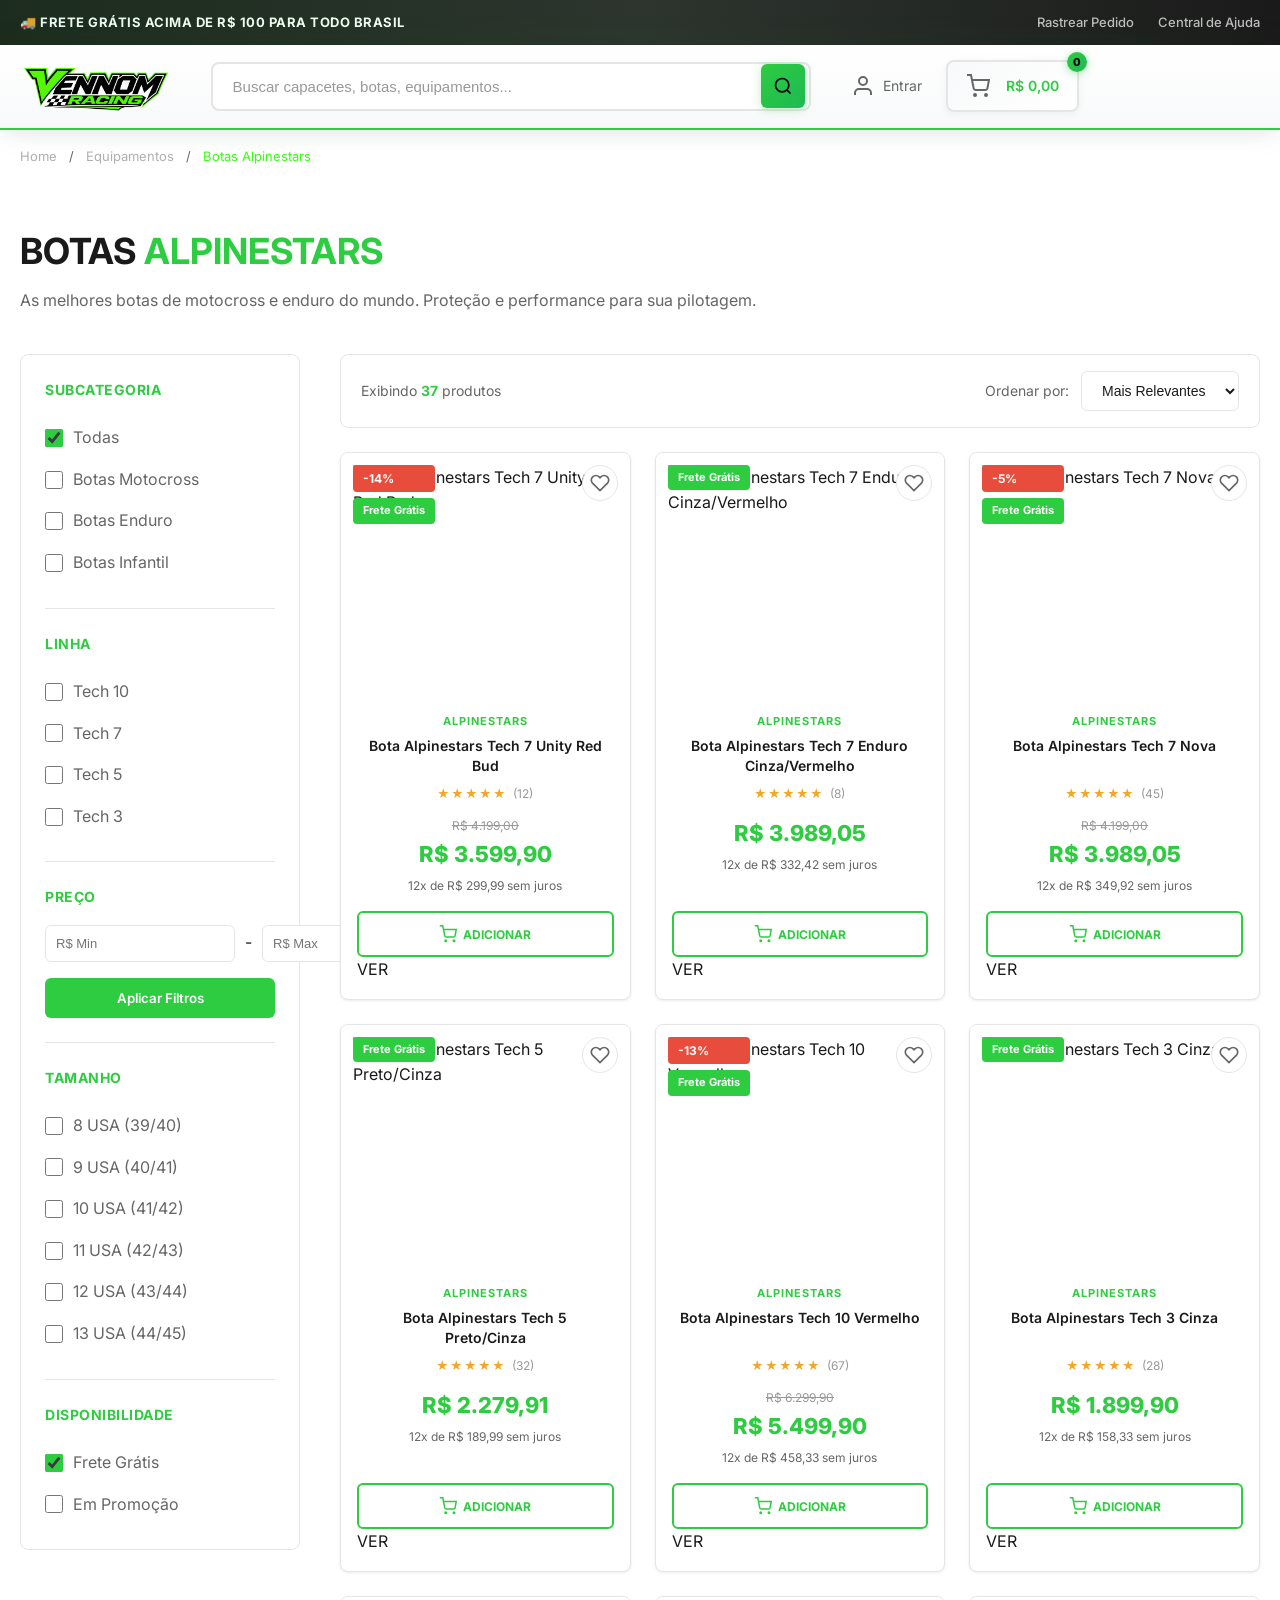
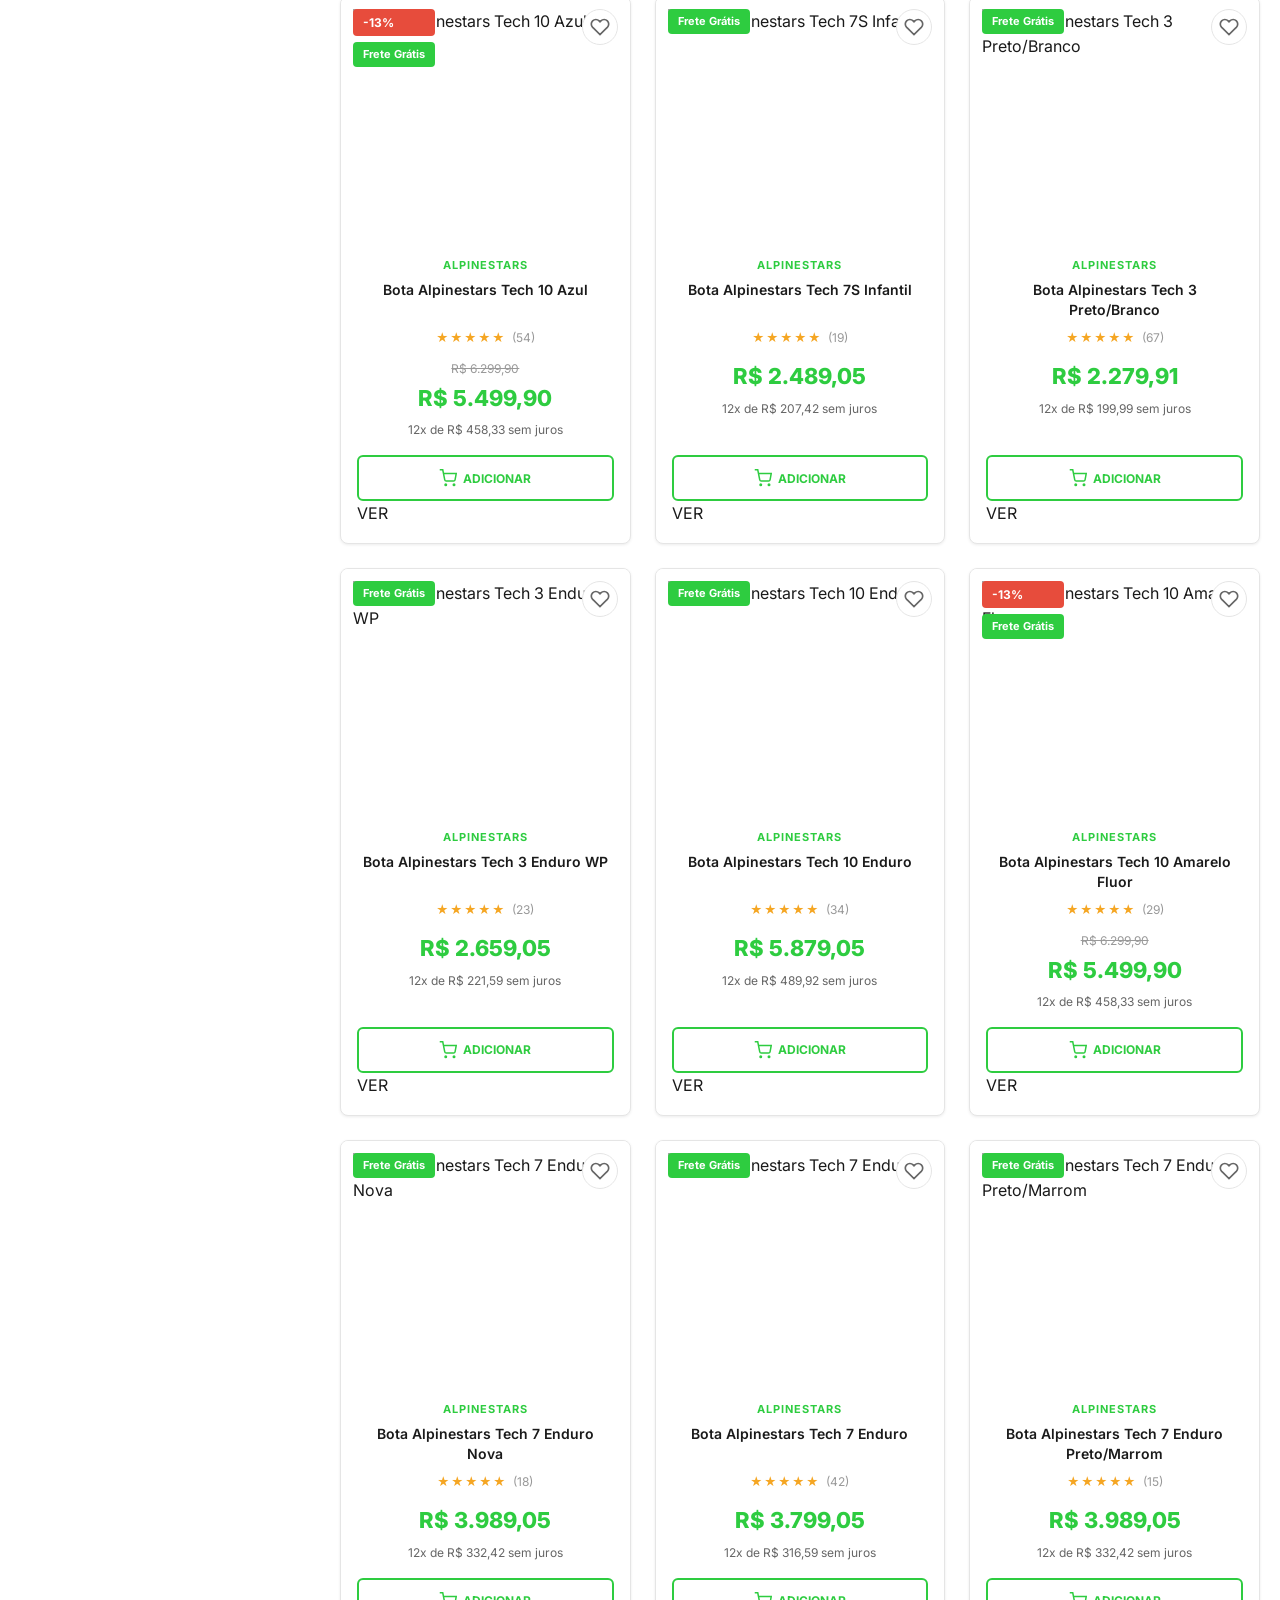
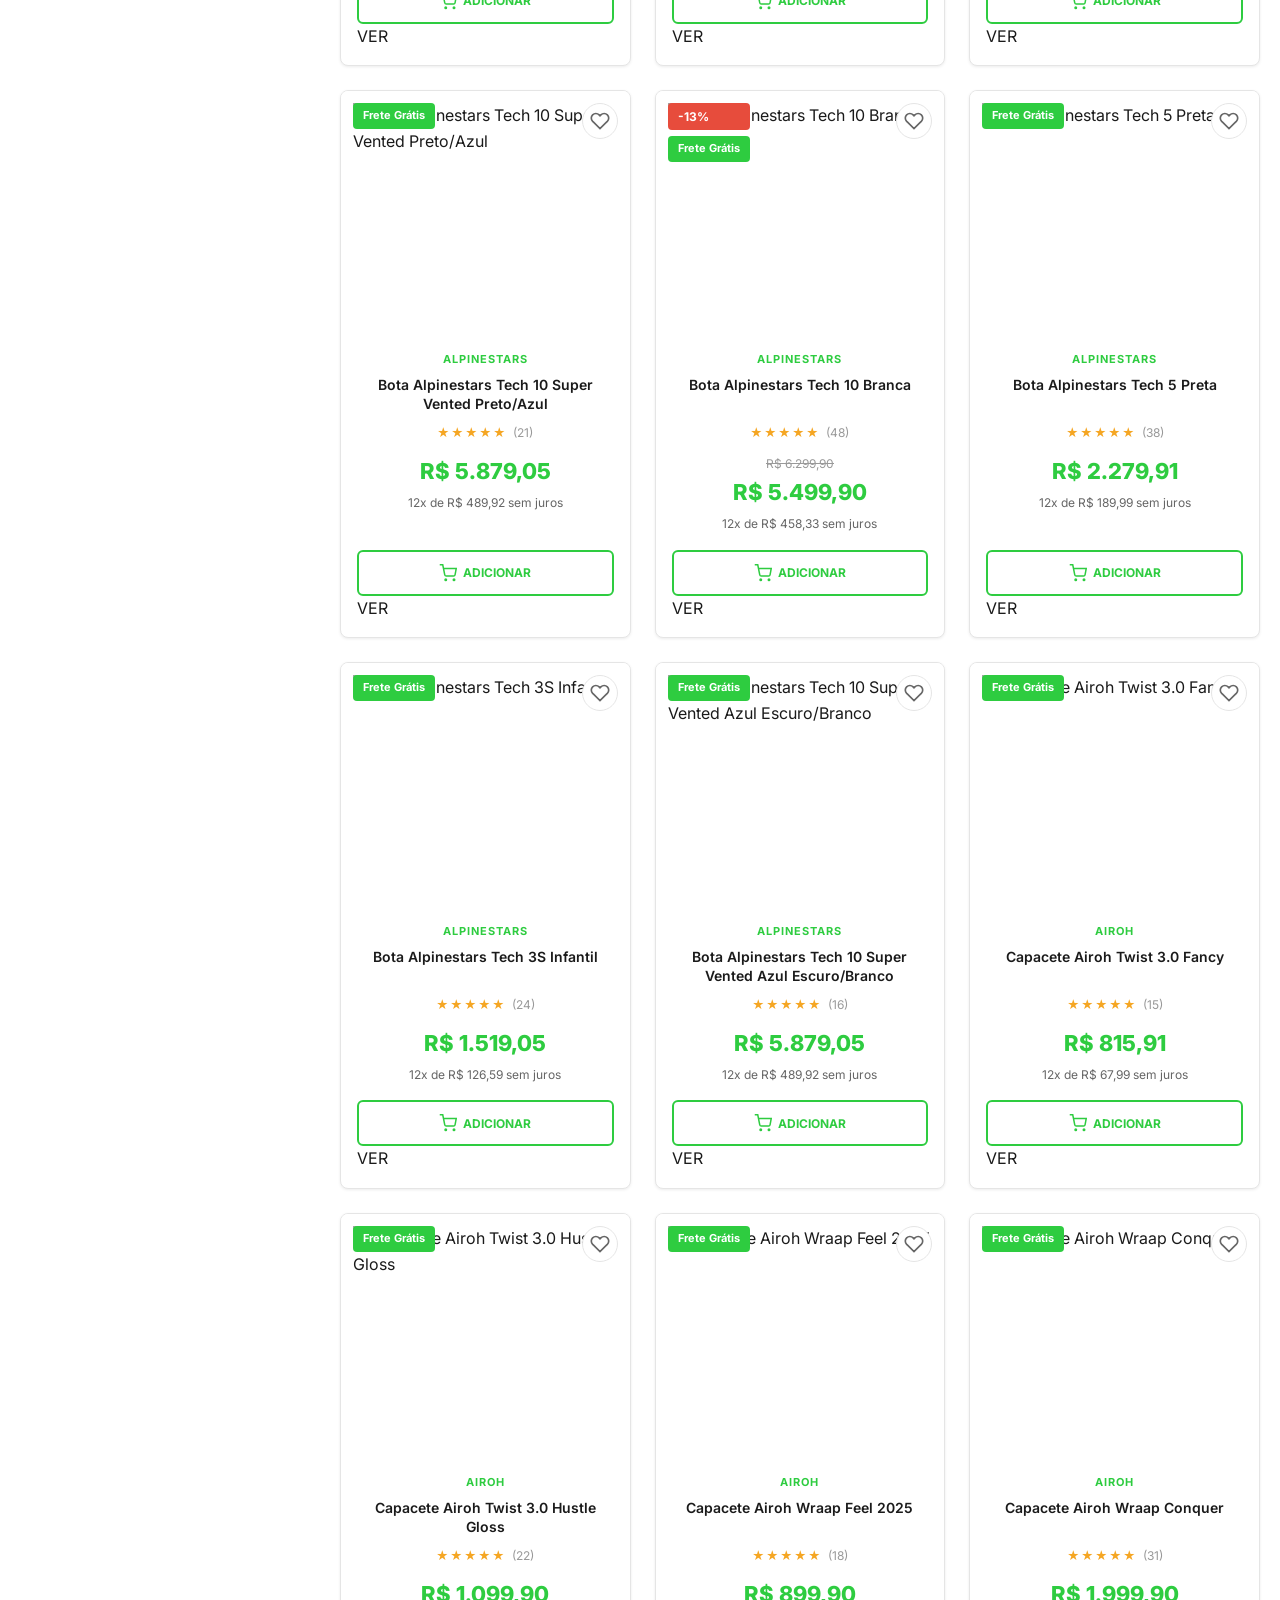
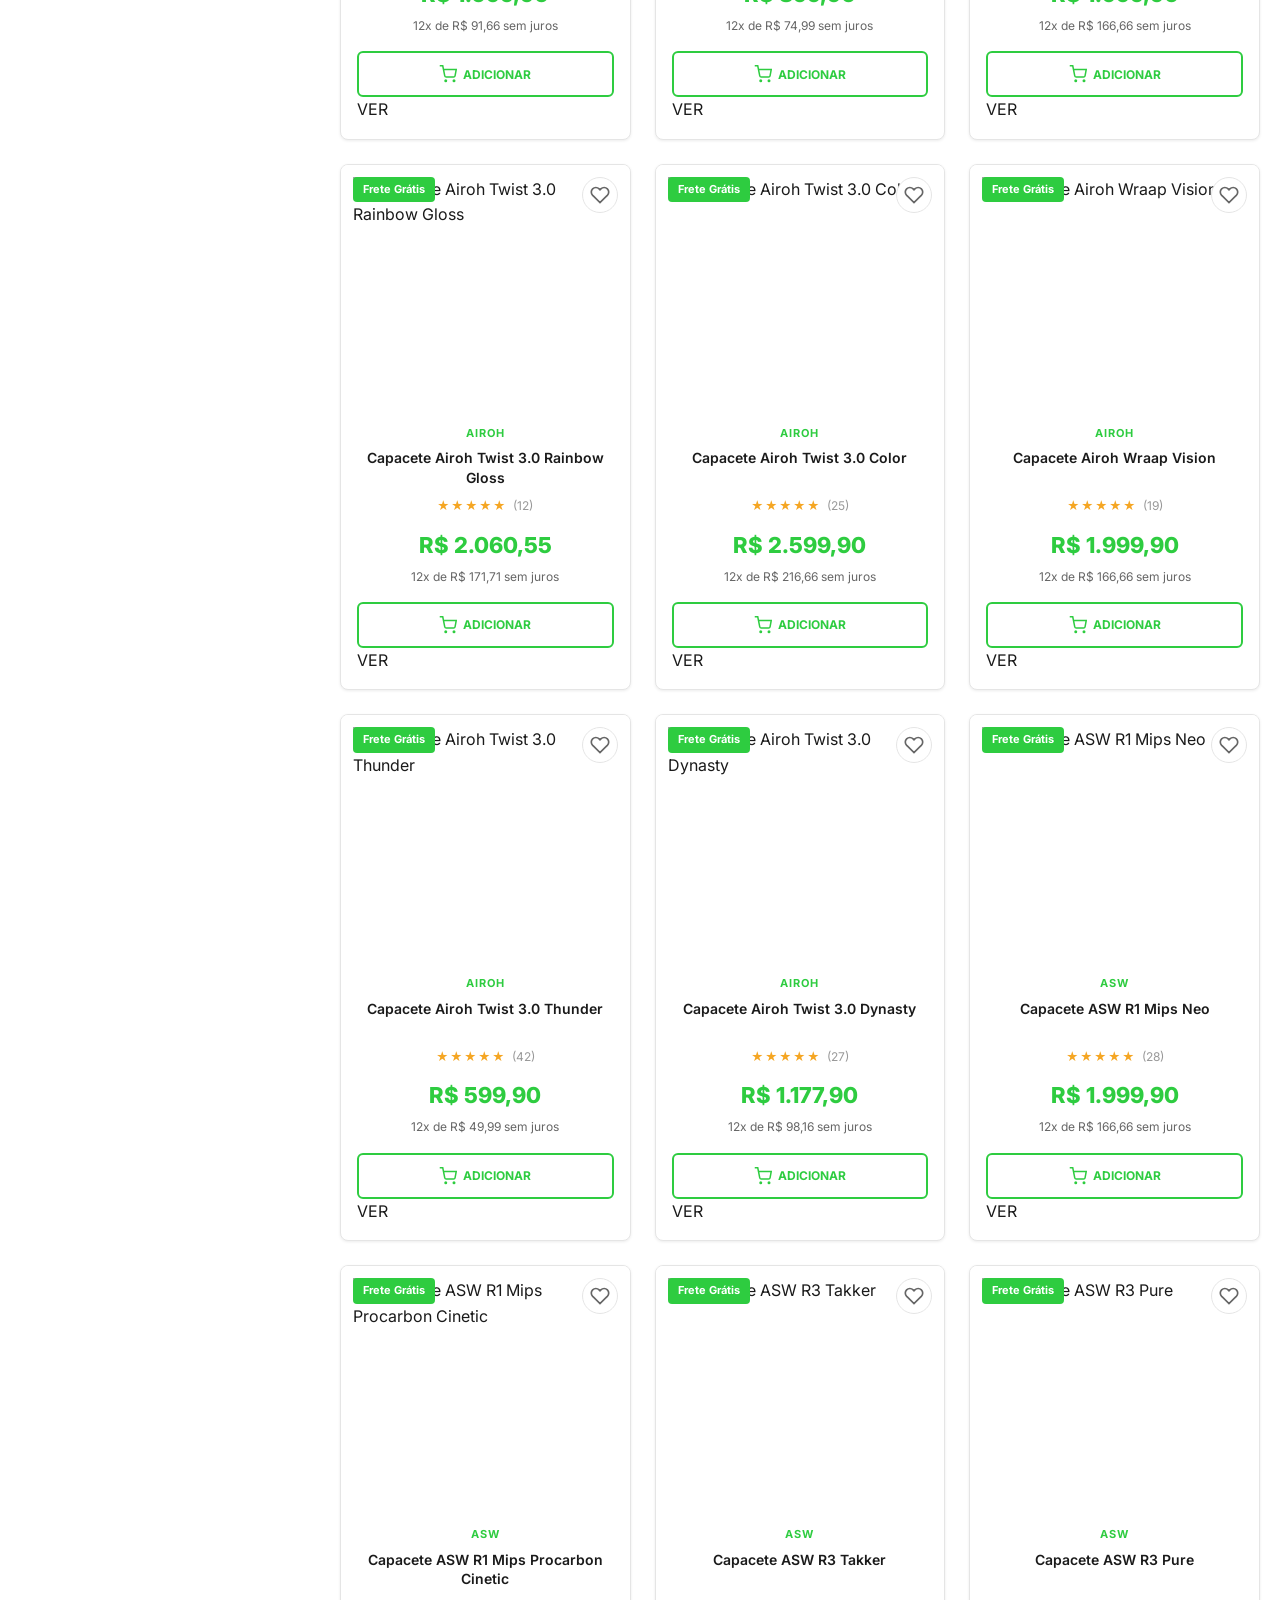
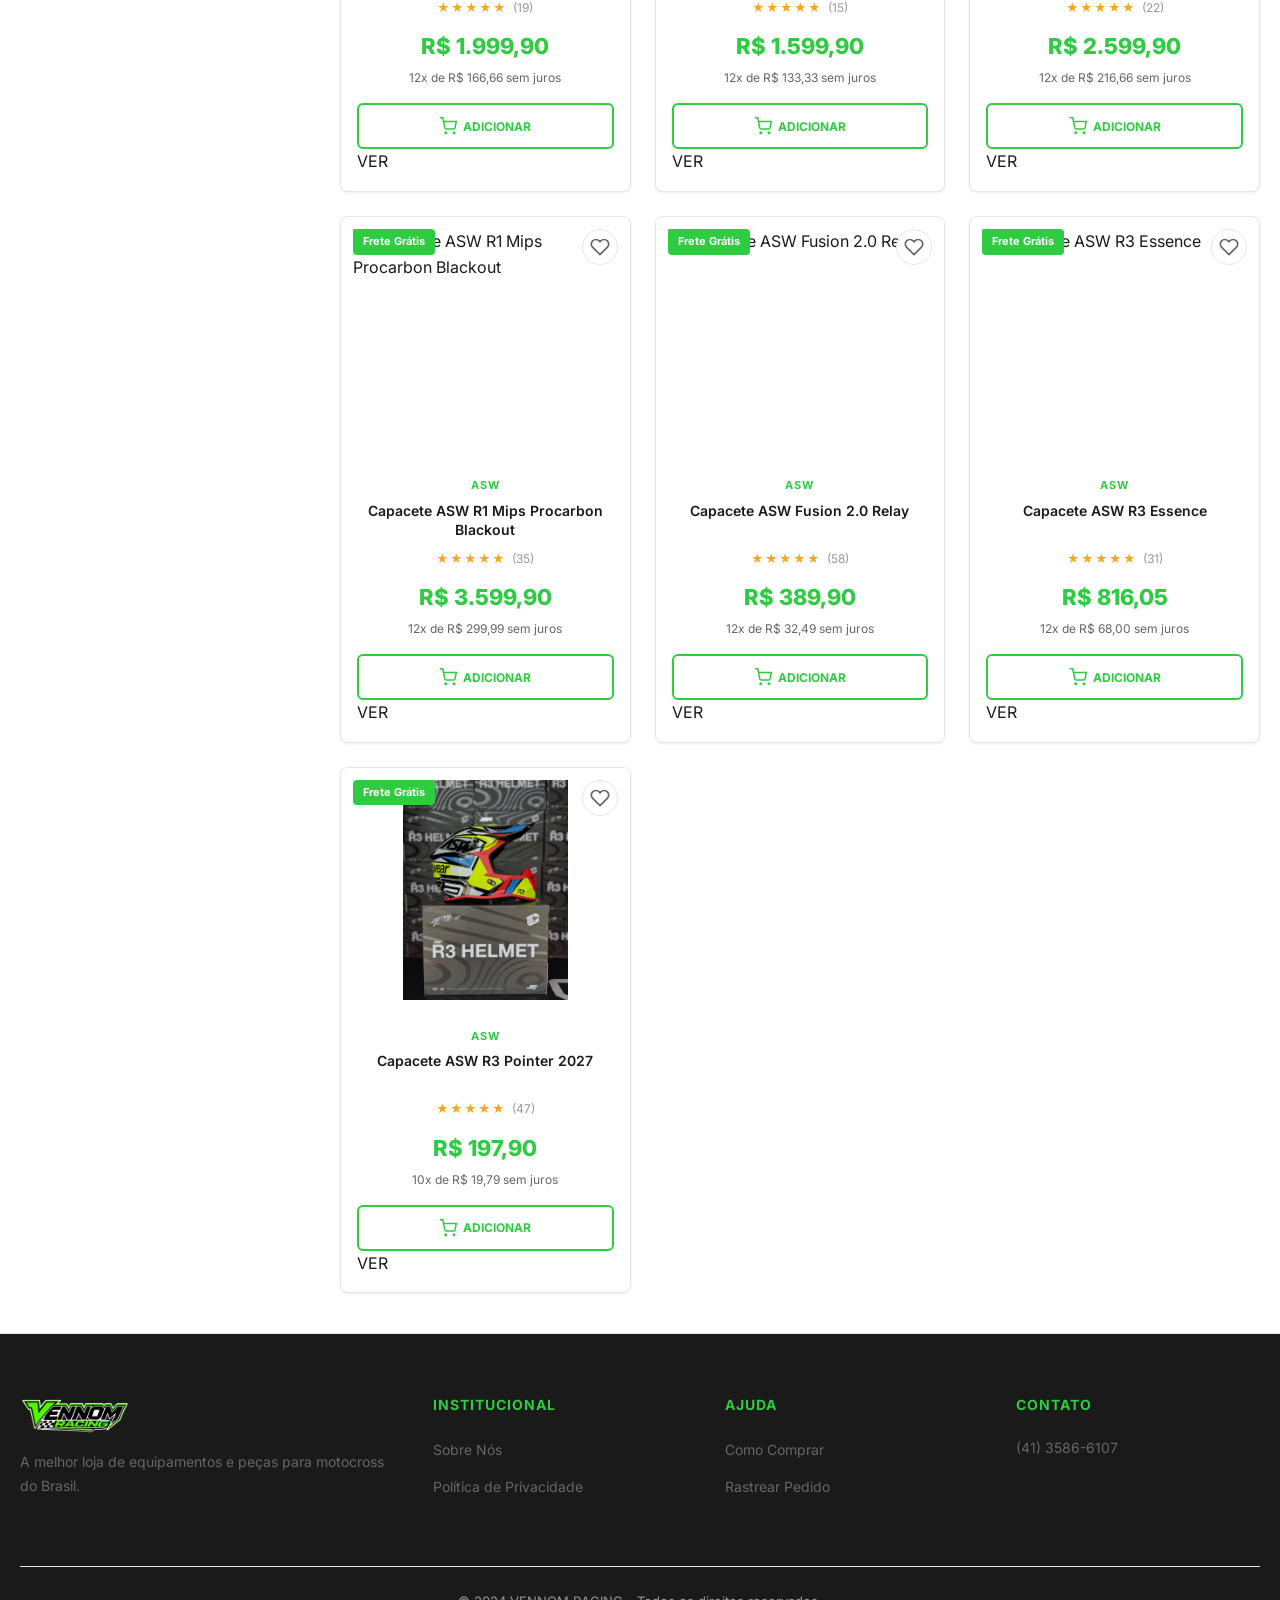
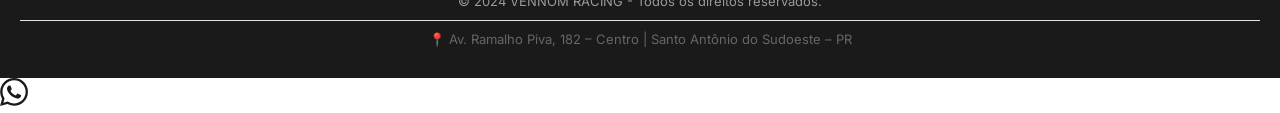
==== commit 0d3261fb: "Remove CNPJ do footer Co-Authored-By: Claude Opus 4.5 <noreply@anthropic.com>" ====
--- a/botas.html
+++ b/botas.html
@@ -409,7 +409,7 @@
             </div>
             <div class="copyright">
                 <p>&copy; 2024 VENNOM RACING - Todos os direitos reservados.</p>
-                <p>🧾 CNPJ: 55.813.146/0001-48</p>
+                
                 <p class="store-address">📍 Av. Ramalho Piva, 182 – Centro | Santo Antônio do Sudoeste – PR</p>
             </div>
         </div>
